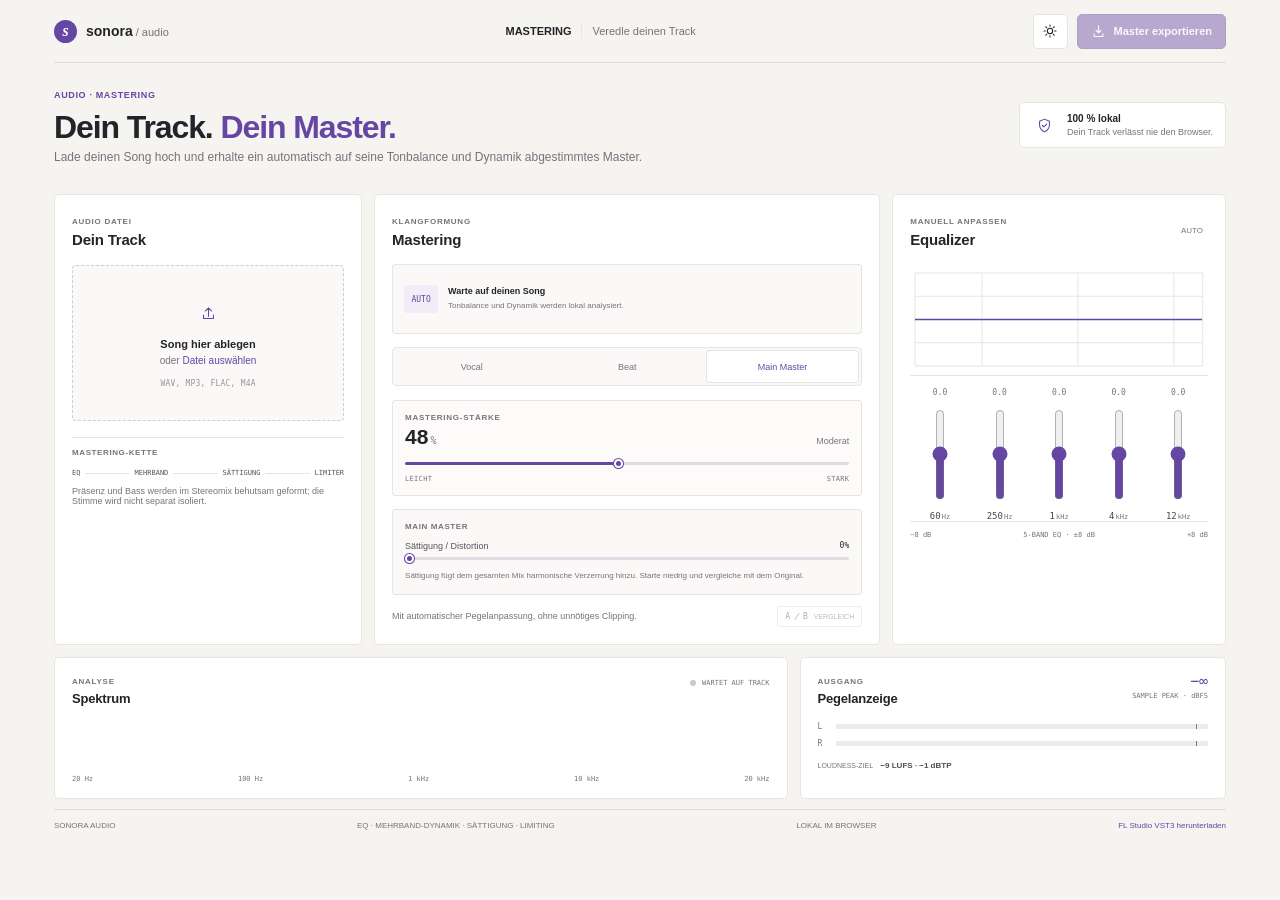
==== index.html @ 32c71365 "Add VST3 download link to mastering site Expose the latest SONORA Master VST3 release directly from " ====
<!doctype html>
<html lang="de">
  <head>
    <meta charset="utf-8">
    <meta name="viewport" content="width=device-width, initial-scale=1">
    <meta name="theme-color" content="#f5f4f1">
    <title>SONORA — Mastering Studio</title>
    <script>
      try {
        document.documentElement.dataset.theme = localStorage.getItem('sonora-theme')
          || (matchMedia('(prefers-color-scheme: dark)').matches ? 'dark' : 'light');
      } catch {
        document.documentElement.dataset.theme = 'light';
      }
    </script>
    <link rel="stylesheet" href="styles.css">
  </head>
  <body>
    <div class="app-shell">
      <header class="topbar">
        <a class="brand" href="#" aria-label="Sonora Startseite">
          <span class="brand-mark" aria-hidden="true">s</span>
          <span>sonora<span class="brand-dot"> / audio</span></span>
        </a>
        <div class="topbar-center">
          <span>MASTERING</span>
          <span class="topbar-divider"></span>
          <span class="topbar-muted">Veredle deinen Track</span>
        </div>
        <div class="header-actions">
          <button id="theme-toggle" class="theme-toggle" type="button" aria-label="Dunkles Farbschema aktivieren" title="Dunkles Farbschema aktivieren">
            <svg class="theme-icon-light" viewBox="0 0 24 24" aria-hidden="true"><path d="M12 3v2m0 14v2M5.64 5.64l1.42 1.42m9.88 9.88 1.42 1.42M3 12h2m14 0h2M5.64 18.36l1.42-1.42m9.88-9.88 1.42-1.42"/><circle cx="12" cy="12" r="4"/></svg>
            <svg class="theme-icon-dark" viewBox="0 0 24 24" aria-hidden="true"><path d="M20.1 15.1A8.3 8.3 0 0 1 8.9 3.9 8.6 8.6 0 1 0 20.1 15.1Z"/></svg>
          </button>
          <button id="export-button" class="button button-primary export-button" type="button" disabled>
          <svg viewBox="0 0 24 24" aria-hidden="true"><path d="M12 3v11m0 0 4-4m-4 4-4-4M5 16v4h14v-4"/></svg>
          <span>Master exportieren</span>
          </button>
        </div>
      </header>

      <main class="main-content">
        <section class="intro-row">
          <div>
            <div class="eyebrow">AUDIO · MASTERING</div>
            <h1>Dein Track. <span>Dein Master.</span></h1>
            <p class="intro-copy">Lade deinen Song hoch und erhalte ein automatisch auf seine Tonbalance und Dynamik abgestimmtes Master.</p>
          </div>
          <div class="privacy-note">
            <span class="privacy-icon" aria-hidden="true">
              <svg viewBox="0 0 24 24"><path d="M12 3 5 6v5c0 4.6 2.9 8 7 10 4.1-2 7-5.4 7-10V6l-7-3Z"/><path d="m9 12 2 2 4-4"/></svg>
            </span>
            <span><strong>100 % lokal</strong><small>Dein Track verlässt nie den Browser.</small></span>
          </div>
        </section>

        <section class="studio-grid" aria-label="Mastering Studio">
          <article class="panel track-panel">
            <div class="panel-heading">
              <div>
                <span class="section-kicker">AUDIO DATEI</span>
                <h2>Dein Track</h2>
              </div>
            </div>

            <input id="file-input" class="visually-hidden" type="file" accept="audio/*,.wav,.mp3,.m4a,.aac,.flac,.ogg,.aif,.aiff">
            <button id="upload-zone" class="upload-zone" type="button" aria-label="Audiodatei auswählen oder hierher ziehen">
              <span class="upload-icon" aria-hidden="true">
                <svg viewBox="0 0 24 24"><path d="M12 16V4m0 0L7.5 8.5M12 4l4.5 4.5M5 14v5h14v-5"/></svg>
              </span>
              <strong>Song hier ablegen</strong>
              <span class="upload-subtext">oder <span>Datei auswählen</span></span>
              <span class="file-types">WAV, MP3, FLAC, M4A</span>
            </button>

            <div id="track-card" class="track-card" hidden>
              <div class="track-card-top">
                <span class="track-art" aria-hidden="true">
                  <span></span><span></span><span></span><span></span><span></span>
                </span>
                <div class="track-details">
                  <strong id="track-name">Dein Track</strong>
                  <span id="track-meta">Wird geladen ...</span>
                </div>
                <button id="replace-track" class="icon-button" type="button" title="Track ersetzen" aria-label="Track ersetzen">
                  <svg viewBox="0 0 24 24"><path d="M20 7v5h-5M4 17v-5h5"/><path d="M6.1 9A7 7 0 0 1 18 6.5L20 12M4 12l2 5.5A7 7 0 0 0 17.9 15"/></svg>
                </button>
              </div>
              <div class="wave-wrap">
                <canvas id="waveform" aria-label="Wellenform des Tracks"></canvas>
                <div class="trim-overlay" aria-hidden="true">
                  <span id="trim-before" class="trim-mask trim-before"></span>
                  <span id="trim-after" class="trim-mask trim-after"></span>
                  <span id="trim-start-marker" class="trim-marker trim-start-marker"></span>
                  <span id="trim-end-marker" class="trim-marker trim-end-marker"></span>
                </div>
                <span id="playhead" class="wave-playhead"></span>
              </div>
              <div class="transport">
                <button id="play-button" class="play-button" type="button" aria-label="Abspielen" disabled>
                  <svg class="play-icon" viewBox="0 0 24 24" aria-hidden="true"><path d="m8 5 11 7-11 7V5Z"/></svg>
                  <svg class="pause-icon" viewBox="0 0 24 24" aria-hidden="true"><path d="M8 5h3v14H8zm6 0h3v14h-3z"/></svg>
                </button>
                <span id="current-time" class="timecode">0:00</span>
                <input id="seek" class="seek-slider" type="range" min="0" max="1000" value="0" aria-label="Wiedergabeposition" disabled>
                <span id="duration" class="timecode timecode-dim">0:00</span>
              </div>
              <div class="trim-controls" aria-label="Song-Ausschnitt">
                <label class="trim-control">
                  <span class="trim-label">START <strong id="trim-start-time">0:00</strong></span>
                  <input id="trim-start" class="trim-slider" type="range" min="0" max="990" step="1" value="0" aria-label="Startpunkt des Exports" disabled>
                </label>
                <label class="trim-control">
                  <span class="trim-label">ENDE <strong id="trim-end-time">0:00</strong></span>
                  <input id="trim-end" class="trim-slider" type="range" min="10" max="1000" step="1" value="1000" aria-label="Endpunkt des Exports" disabled>
                </label>
              </div>
              <button id="reset-trim" class="reset-trim" type="button" disabled>Auf ganze Länge zurücksetzen</button>
              <div class="track-ready"><span class="ready-dot"></span><span id="track-status">Bereit für den Feinschliff</span></div>
            </div>

            <div class="signal-card">
              <div class="signal-top"><span class="signal-label">MASTERING-KETTE</span></div>
              <div class="signal-flow">
                <span>EQ</span><b></b><span>MEHRBAND</span><b></b><span>SÄTTIGUNG</span><b></b><span>LIMITER</span>
              </div>
              <p>Präsenz und Bass werden im Stereomix behutsam geformt; die Stimme wird nicht separat isoliert.</p>
            </div>
          </article>

          <article class="panel master-panel">
            <div class="panel-heading">
              <div>
                <span class="section-kicker">KLANGFORMUNG</span>
                <h2>Mastering</h2>
              </div>
            </div>
            <div class="automatic-mastering" aria-live="polite">
              <span class="automatic-mark" aria-hidden="true">AUTO</span>
              <span><strong id="mastering-state">Warte auf deinen Song</strong><small id="mastering-summary">Tonbalance und Dynamik werden lokal analysiert.</small></span>
            </div>

            <div class="master-tabs" role="tablist" aria-label="Mastering-Bereiche">
              <button id="tab-vocal" class="master-tab" type="button" role="tab" aria-selected="false" aria-controls="panel-vocal" tabindex="-1">Vocal</button>
              <button id="tab-beat" class="master-tab" type="button" role="tab" aria-selected="false" aria-controls="panel-beat" tabindex="-1">Beat</button>
              <button id="tab-master" class="master-tab selected" type="button" role="tab" aria-selected="true" aria-controls="panel-master" tabindex="0">Main Master</button>
            </div>
            <section id="panel-vocal" class="master-tab-panel" role="tabpanel" aria-labelledby="tab-vocal" hidden>
              <div class="master-control-group" aria-label="Stimmen-Klangregler">
                <span class="master-control-heading">VOCAL-FEINSCHLIFF</span>
                <label class="master-control">
                  <span>Nasalität reduzieren <output id="nasal-value" for="nasal-control">0%</output></span>
                  <input id="nasal-control" class="master-control-slider" type="range" min="0" max="100" value="0" aria-label="Nasalität im mittleren Frequenzbereich reduzieren">
                </label>
                <label class="master-control">
                  <span>Schrille Resonanzen reduzieren <output id="resonances-value" for="resonances-control">0%</output></span>
                  <input id="resonances-control" class="master-control-slider" type="range" min="0" max="100" value="0" aria-label="Erkannte schrille Resonanzen reduzieren">
                </label>
                <small id="resonance-summary" class="master-control-note">Resonanzen werden nach dem Laden des Songs analysiert.</small>
                <label class="master-control">
                  <span>Stimmen-Präsenz <output id="presence-value" for="presence-control">+0</output></span>
                  <input id="presence-control" class="master-control-slider" type="range" min="-50" max="50" value="0" aria-label="Stimmen-Präsenz im mittleren Höhenbereich anpassen">
                </label>
                <p class="master-control-note">Diese Regler formen passende Frequenzen im Gesamtmix; ohne getrennte Vocal-Spur können sie auch den Beat beeinflussen.</p>
              </div>
            </section>
            <section id="panel-beat" class="master-tab-panel" role="tabpanel" aria-labelledby="tab-beat" hidden>
              <div class="master-control-group" aria-label="Beat-Klangregler">
                <span class="master-control-heading">BEAT-FEINSCHLIFF</span>
                <label class="master-control">
                  <span>Bassanteil <output id="bass-value" for="bass-control">+0</output></span>
                  <input id="bass-control" class="master-control-slider" type="range" min="-50" max="50" value="0" aria-label="Bass im Beatbereich anheben oder absenken">
                </label>
                <label class="master-control">
                  <span>Beat-Höhen <output id="beatTone-value" for="beatTone-control">+0</output></span>
                  <input id="beatTone-control" class="master-control-slider" type="range" min="-50" max="50" value="0" aria-label="Höhen im Beatbereich anheben oder absenken">
                </label>
                <p class="master-control-note">Die Klangregler wirken auf Frequenzbereiche im Stereo-Mix und trennen den Beat nicht von der Stimme.</p>
              </div>
            </section>
            <section id="panel-master" class="master-tab-panel" role="tabpanel" aria-labelledby="tab-master">
              <div class="intensity-card">
                <div class="intensity-heading">
                  <div><span class="section-kicker">MASTERING-STÄRKE</span><strong id="intensity-value">48<span>%</span></strong></div>
                  <span id="intensity-description" class="intensity-description">Moderat</span>
                </div>
                <input id="intensity" class="intensity-slider" type="range" min="0" max="100" value="48" aria-label="Mastering-Stärke">
                <div class="slider-labels"><span>LEICHT</span><span>STARK</span></div>
              </div>
              <div class="master-control-group" aria-label="Main-Master-Regler">
                <span class="master-control-heading">MAIN MASTER</span>
                <label class="master-control">
                  <span>Sättigung / Distortion <output id="saturation-value" for="saturation-control">0%</output></span>
                  <input id="saturation-control" class="master-control-slider" type="range" min="0" max="100" value="0" aria-label="Sättigung und harmonische Verzerrung des Gesamtmixes">
                </label>
                <p class="master-control-note">Sättigung fügt dem gesamten Mix harmonische Verzerrung hinzu. Starte niedrig und vergleiche mit dem Original.</p>
              </div>
            </section>
            <div class="master-footer">
              <span>Mit automatischer Pegelanpassung, ohne unnötiges Clipping.</span>
              <button id="ab-button" class="ab-button" type="button" aria-pressed="false" disabled><span>A</span><i>/</i><span>B</span> <small>VERGLEICH</small></button>
            </div>
          </article>

          <article class="panel eq-panel">
            <div class="panel-heading">
              <div>
                <span class="section-kicker">MANUELL ANPASSEN</span>
                <h2>Equalizer</h2>
              </div>
              <button id="reset-eq" class="text-button" type="button" title="Automatische EQ-Anpassung wiederherstellen">AUTO</button>
            </div>
            <div class="eq-graph-wrap">
              <canvas id="eq-graph" aria-label="EQ Frequenzgang"></canvas>
            </div>
            <div class="eq-controls" role="group" aria-label="5-Band Equalizer">
              <label class="eq-band">
                <span class="eq-db" id="eq-value-0">0.0</span>
                <input class="eq-slider" data-band="0" type="range" min="-8" max="8" step="0.5" value="0" aria-label="EQ Tiefbass-Bereich">
                <span class="eq-freq">60<small>Hz</small></span>
              </label>
              <label class="eq-band">
                <span class="eq-db" id="eq-value-1">0.0</span>
                <input class="eq-slider" data-band="1" type="range" min="-8" max="8" step="0.5" value="0" aria-label="EQ Bass- und Wärmebereich">
                <span class="eq-freq">250<small>Hz</small></span>
              </label>
              <label class="eq-band">
                <span class="eq-db" id="eq-value-2">0.0</span>
                <input class="eq-slider" data-band="2" type="range" min="-8" max="8" step="0.5" value="0" aria-label="EQ Mitten- und Körperbereich">
                <span class="eq-freq">1<small>kHz</small></span>
              </label>
              <label class="eq-band">
                <span class="eq-db" id="eq-value-3">0.0</span>
                <input class="eq-slider" data-band="3" type="range" min="-8" max="8" step="0.5" value="0" aria-label="EQ Stimmen-Präsenzbereich">
                <span class="eq-freq">4<small>kHz</small></span>
              </label>
              <label class="eq-band">
                <span class="eq-db" id="eq-value-4">0.0</span>
                <input class="eq-slider" data-band="4" type="range" min="-8" max="8" step="0.5" value="0" aria-label="EQ Air">
                <span class="eq-freq">12<small>kHz</small></span>
              </label>
            </div>
            <div class="eq-footer"><span>−8 dB</span><span>5-BAND EQ · ±8 dB</span><span>+8 dB</span></div>
          </article>
        </section>

        <section class="monitor-row">
          <article class="panel monitor-panel">
            <div class="monitor-title">
              <div><span class="section-kicker">ANALYSE</span><h2>Spektrum</h2></div>
              <span class="monitor-state"><i></i> <span id="monitor-state">WARTET AUF TRACK</span></span>
            </div>
            <div class="spectrum-wrap"><canvas id="spectrum" aria-label="Audio Spektrum"></canvas></div>
            <div class="monitor-footer"><span>20 Hz</span><span>100 Hz</span><span>1 kHz</span><span>10 kHz</span><span>20 kHz</span></div>
          </article>
          <article class="panel output-panel">
            <div class="output-heading">
              <div><span class="section-kicker">AUSGANG</span><h2>Pegelanzeige</h2></div>
              <span class="peak-readout"><span id="peak-value">−∞</span><small>SAMPLE PEAK · dBFS</small></span>
            </div>
            <div class="meter-group">
              <span class="meter-label">L</span><div class="meter-track"><span id="meter-left" class="meter-fill"></span><i class="meter-marker"></i></div>
              <span class="meter-label">R</span><div class="meter-track"><span id="meter-right" class="meter-fill meter-right"></span><i class="meter-marker"></i></div>
            </div>
            <div class="target-note"><span>LOUDNESS-ZIEL</span> <strong>−9 LUFS · −1 dBTP</strong></div>
          </article>
        </section>
        <p id="status-message" class="status-message" role="status" aria-live="polite"></p>
        <audio id="audio-player" preload="metadata"></audio>
      </main>
      <footer class="app-footer"><span>SONORA AUDIO</span><span>EQ · MEHRBAND-DYNAMIK · SÄTTIGUNG · LIMITING</span><span>LOKAL IM BROWSER</span><a class="plugin-download" href="https://github.com/simon-of-course/sonora-mastering/releases/latest/download/SONORA_Master.vst3.zip">FL Studio VST3 herunterladen</a></footer>
    </div>
    <script src="audio-engine.js"></script>
    <script src="app.js"></script>
  </body>
</html>
---- styles.css ----
:root {
  color-scheme: light;
  --page: #f5f4f1;
  --paper: #fff;
  --wash: #faf9f7;
  --ink: #242329;
  --muted: #76737b;
  --quiet: #98959b;
  --line: #e7e5e1;
  --accent: #6546a3;
  --accent-soft: #f1edf8;
  --body-border: #dedcd8;
  --accent-border: #523888;
  --accent-hover: #523888;
  --upload-hover: #f7f4fa;
  --wave-bg: #faf9f7;
  --wave-active: #6546a3;
  --wave-inactive: rgba(135, 119, 161, .52);
  --wave-mask: rgba(250, 249, 247, .78);
  --selection-bg: #f8f6fb;
  --selection-hover: #fdfcfe;
  --slider-track: #dedbe2;
  --range-thumb-border: #fff;
  --meter-track: #eceaee;
  --meter-fill-left: #8066ad;
  --meter-fill-right: #9181aa;
  --meter-marker: #7d7485;
  --accent-outline: rgba(101, 70, 163, .68);
  --eq-up: #5b389b;
  --eq-down: #317681;
  --eq-neutral: #74747b;
  --chart-grid: #e7e5e1;
  --spectrum-low: #725ba0;
  --spectrum-mid: #9c85c5;
  --spectrum-high: #c4b7da;
  --secondary: #57545c;
  --art-bars: #8069aa;
  --play-button-bg: #fff;
  --preset-text: #37343c;
  --preset-index: #aaa6ae;
  --intensity-bg: #fcfbfa;
  --ab-text: #595560;
  --eq-label: #48454d;
  --note-text: #514d55;
  --chart-fill: rgba(101,70,163,.16);
  --chart-fill-faint: rgba(101,70,163,.012);
  --chart-fill-low: rgba(101,70,163,.04);
  --mono: "Cascadia Code", "Consolas", monospace;
  --sans: "Segoe UI", Arial, sans-serif;
}

* { box-sizing: border-box; }
body { min-width: 320px; min-height: 100vh; margin: 0; background: var(--page); color: var(--ink); font-family: var(--sans); font-size: 13px; -webkit-font-smoothing: antialiased; }
button, input { font: inherit; }
button { color: inherit; }

.app-shell { width: min(1500px, 100%); min-height: 100vh; margin: 0 auto; padding: 0 54px; }
.topbar { height: 63px; display: flex; align-items: center; justify-content: space-between; border-bottom: 1px solid var(--body-border); }
.brand { display: flex; align-items: center; gap: 9px; color: var(--ink); font-size: 14px; font-weight: 650; text-decoration: none; }
.header-actions { display: flex; align-items: center; gap: 9px; }
.theme-toggle { width: 35px; height: 35px; display: grid; place-items: center; border: 1px solid var(--line); border-radius: 4px; background: var(--paper); color: var(--ink); cursor: pointer; }
.theme-toggle:hover { border-color: var(--accent); color: var(--accent); }
.theme-toggle svg { width: 16px; height: 16px; fill: none; stroke: currentColor; stroke-width: 1.6; stroke-linecap: round; stroke-linejoin: round; }
.theme-icon-dark { display: none; }
:root[data-theme="dark"] .theme-icon-light { display: none; }
:root[data-theme="dark"] .theme-icon-dark { display: block; }
.brand-mark { width: 23px; height: 23px; display: grid; place-items: center; border-radius: 50%; background: var(--accent); color: white; font: italic 600 16px Georgia, serif; }
.brand-dot { color: var(--muted); font-size: 11px; font-weight: 400; }
.topbar-center { display: flex; align-items: center; gap: 10px; color: var(--ink); font-size: 11px; font-weight: 550; }
.live-dot, .ready-dot, .signal-live i, .monitor-state i { width: 6px; height: 6px; border-radius: 50%; background: #62a77a; }
.topbar-divider { width: 1px; height: 14px; background: var(--line); }
.topbar-muted { color: var(--muted); font-size: 11px; font-weight: 400; }
.button { border: 0; cursor: pointer; }
.button-primary { min-height: 35px; display: inline-flex; align-items: center; justify-content: center; gap: 8px; padding: 0 13px; border: 1px solid var(--accent-border); border-radius: 5px; background: var(--accent); color: white; font-size: 11px; font-weight: 550; transition: background .15s; }
.button-primary:hover:not(:disabled) { background: var(--accent-hover); }
.button-primary:disabled { cursor: not-allowed; opacity: .43; }
.button-primary svg { width: 15px; height: 15px; fill: none; stroke: currentColor; stroke-width: 1.8; stroke-linecap: round; stroke-linejoin: round; }

.main-content { padding-top: 27px; }
.intro-row { min-height: 104px; display: flex; align-items: flex-start; justify-content: space-between; }
.eyebrow, .section-kicker, .micro-label { color: var(--muted); font-size: 9px; font-weight: 550; letter-spacing: .65px; }
.eyebrow { color: var(--accent); }
h1, h2, p { margin-top: 0; }
h1 { margin: 8px 0 4px; font-size: clamp(25px, 2.7vw, 32px); font-weight: 570; letter-spacing: -1.1px; line-height: 1.2; }
h1 > span { color: var(--accent); }
.intro-copy { margin: 0; color: var(--muted); font-size: 12px; }
.privacy-note { display: flex; align-items: center; gap: 9px; margin-top: 12px; padding: 9px 12px; border: 1px solid var(--line); border-radius: 5px; background: var(--paper); }
.privacy-icon { width: 26px; height: 26px; display: grid; flex: 0 0 auto; place-items: center; color: var(--accent); }
.privacy-icon svg { width: 17px; height: 17px; fill: none; stroke: currentColor; stroke-width: 1.5; stroke-linecap: round; stroke-linejoin: round; }
.privacy-note strong, .privacy-note small { display: block; }
.privacy-note strong { font-size: 10px; font-weight: 600; }
.privacy-note small { margin-top: 3px; color: var(--muted); font-size: 9px; }

.studio-grid { display: grid; grid-template-columns: minmax(220px, .84fr) minmax(410px, 1.38fr) minmax(250px, .91fr); align-items: stretch; gap: 12px; }
.panel { border: 1px solid var(--line); border-radius: 5px; background: var(--paper); }
.studio-grid > .panel { min-height: 420px; padding: 17px; }
.panel-heading { min-height: 29px; display: flex; align-items: center; justify-content: space-between; }
.panel-heading h2, .monitor-title h2, .output-heading h2 { margin: 4px 0 0; font-size: 15px; font-weight: 570; letter-spacing: -.2px; }
.section-kicker { font-size: 8px; letter-spacing: .75px; }

.upload-zone { width: 100%; height: 156px; display: flex; flex-direction: column; align-items: center; justify-content: center; margin-top: 17px; padding: 13px; border: 1px dashed #d0ccd4; border-radius: 4px; background: var(--wash); cursor: pointer; transition: border-color .15s, background .15s; }
.upload-zone:hover, .upload-zone.drag-over { border-color: var(--accent); background: var(--upload-hover); }
.upload-zone strong { color: var(--ink); font-size: 11px; font-weight: 560; }
.upload-subtext { margin-top: 5px; color: var(--muted); font-size: 10px; }
.upload-subtext span { color: var(--accent); }
.file-types { margin-top: 13px; color: var(--quiet); font: 8px var(--mono); letter-spacing: .2px; }
.upload-icon { width: 30px; height: 30px; display: grid; place-items: center; margin-bottom: 9px; color: var(--accent); }
.upload-icon svg { width: 17px; height: 17px; fill: none; stroke: currentColor; stroke-width: 1.5; stroke-linecap: round; stroke-linejoin: round; }
.visually-hidden { position: absolute; width: 1px; height: 1px; padding: 0; margin: -1px; overflow: hidden; clip: rect(0,0,0,0); white-space: nowrap; border: 0; }
.track-card { margin-top: 17px; padding: 11px; border: 1px solid var(--line); border-radius: 4px; background: var(--wash); }
.track-card[hidden] { display: none; }
.track-card-top { display: flex; align-items: center; gap: 9px; }
.track-art { width: 30px; height: 30px; display: flex; flex: 0 0 auto; align-items: center; justify-content: center; gap: 2px; background: var(--accent-soft); }
.track-art span { width: 2px; height: 9px; background: #8069aa; }
.track-art span:nth-child(2), .track-art span:nth-child(4) { height: 15px; }
.track-art span:nth-child(3) { height: 12px; }
.track-details { min-width: 0; flex: 1; }
.track-details strong { display: block; overflow: hidden; color: var(--ink); font-size: 10px; font-weight: 550; text-overflow: ellipsis; white-space: nowrap; }
.track-details span { display: block; margin-top: 3px; color: var(--muted); font: 8px var(--mono); }
.icon-button { width: 26px; height: 26px; display: grid; flex: 0 0 auto; place-items: center; border: 1px solid var(--line); border-radius: 3px; background: var(--paper); color: var(--muted); cursor: pointer; }
.icon-button:hover { border-color: var(--accent); color: var(--accent); }
.icon-button svg { width: 13px; height: 13px; fill: none; stroke: currentColor; stroke-width: 1.5; stroke-linecap: round; stroke-linejoin: round; }
.wave-wrap { position: relative; height: 69px; margin-top: 11px; overflow: hidden; border-bottom: 1px solid var(--line); background: var(--wave-bg); --trim-start: 0%; --trim-end: 100%; }
#waveform { width: 100%; height: 100%; display: block; }
.trim-overlay { position: absolute; z-index: 1; inset: 0; pointer-events: none; }
.trim-mask { position: absolute; top: 0; bottom: 0; background: var(--wave-mask); }
.trim-before { left: 0; width: var(--trim-start, 0%); }
.trim-after { right: 0; width: calc(100% - var(--trim-end, 100%)); }
.trim-marker { position: absolute; top: 0; bottom: 0; width: 2px; background: var(--accent); }
.trim-marker::after { position: absolute; top: 0; left: 0; width: 7px; height: 9px; background: var(--accent); content: ""; }
.trim-start-marker { left: var(--trim-start, 0%); }
.trim-end-marker { left: var(--trim-end, 100%); }
.trim-end-marker::after { right: 0; left: auto; }
.wave-playhead { position: absolute; z-index: 2; top: 0; bottom: 0; left: 0; width: 1px; background: var(--accent); pointer-events: none; }
.wave-playhead::before { position: absolute; top: 0; left: -3px; width: 7px; height: 7px; border-radius: 50%; background: var(--accent); content: ""; }
.transport { display: flex; align-items: center; gap: 7px; margin-top: 10px; }
.play-button { width: 26px; height: 26px; display: grid; flex: 0 0 26px; place-items: center; border: 1px solid #d9d4e1; border-radius: 50%; background: var(--play-button-bg); color: var(--accent); cursor: pointer; }
.play-button:disabled { opacity: .4; cursor: not-allowed; }
.play-button svg { width: 13px; height: 13px; fill: currentColor; }
.pause-icon, .playing .play-icon { display: none; }
.playing .pause-icon { display: block; }
.timecode { min-width: 28px; color: var(--muted); font: 8px var(--mono); }
.timecode-dim { text-align: right; }
.seek-slider, .intensity-slider { width: 100%; height: 3px; margin: 0; border-radius: 2px; appearance: none; background: linear-gradient(to right, var(--accent) 0%, var(--accent) var(--fill, 0%), var(--slider-track) var(--fill, 0%), var(--slider-track) 100%); cursor: pointer; }
.seek-slider:disabled { cursor: default; opacity: .5; }
.seek-slider::-webkit-slider-thumb, .intensity-slider::-webkit-slider-thumb { width: 9px; height: 9px; border: 2px solid var(--range-thumb-border); border-radius: 50%; appearance: none; background: var(--accent); box-shadow: 0 0 0 1px var(--accent); }
.seek-slider::-moz-range-thumb, .intensity-slider::-moz-range-thumb { width: 7px; height: 7px; border: 2px solid var(--range-thumb-border); border-radius: 50%; background: var(--accent); box-shadow: 0 0 0 1px var(--accent); }
.trim-controls { display: grid; grid-template-columns: 1fr 1fr; gap: 12px; margin-top: 11px; padding-top: 9px; border-top: 1px solid var(--line); }
.trim-control { min-width: 0; display: flex; flex-direction: column; gap: 7px; }
.trim-label { display: flex; align-items: center; justify-content: space-between; color: var(--muted); font: 7px var(--mono); letter-spacing: .25px; }
.trim-label strong { color: var(--ink); font-size: 8px; font-weight: 500; letter-spacing: 0; }
.trim-slider { width: 100%; height: 3px; margin: 0; appearance: none; border-radius: 2px; background: linear-gradient(to right, var(--accent) 0%, var(--accent) var(--fill, 0%), var(--slider-track) var(--fill, 0%), var(--slider-track) 100%); accent-color: var(--accent); cursor: ew-resize; touch-action: pan-y; }
.trim-slider:disabled { cursor: default; opacity: .45; }
.trim-slider::-webkit-slider-thumb { width: 10px; height: 10px; border: 2px solid var(--range-thumb-border); border-radius: 50%; appearance: none; background: var(--accent); box-shadow: 0 0 0 1px var(--accent); }
.trim-slider::-moz-range-thumb { width: 8px; height: 8px; border: 2px solid var(--range-thumb-border); border-radius: 50%; background: var(--accent); box-shadow: 0 0 0 1px var(--accent); }
.reset-trim { display: block; margin: 7px 0 0; padding: 0; border: 0; background: none; color: var(--accent); font-size: 8px; text-align: left; cursor: pointer; }
.reset-trim:disabled { display: none; }
.track-ready { display: flex; align-items: center; gap: 6px; margin-top: 9px; color: var(--muted); font-size: 9px; }
.ready-dot { width: 5px; height: 5px; }
.signal-card { margin-top: 16px; padding: 10px 0; border-top: 1px solid var(--line); }
.signal-top { display: flex; align-items: center; justify-content: space-between; }
.signal-label { color: var(--muted); font: 8px var(--sans); font-weight: 550; letter-spacing: .6px; }
.signal-live { display: flex; align-items: center; gap: 5px; color: var(--muted); font-size: 7px; }
.signal-live i { width: 5px; height: 5px; }
.signal-flow { display: flex; align-items: center; gap: 5px; margin-top: 12px; color: var(--secondary); font: 7px var(--mono); white-space: nowrap; }
.signal-flow b { height: 1px; flex: 1; background: var(--line); }
.signal-card p { margin: 9px 0 0; color: var(--muted); font-size: 9px; }

.master-panel { display: flex; flex-direction: column; }
.automatic-mastering { min-height: 70px; display: flex; align-items: center; gap: 10px; margin-top: 16px; padding: 11px; border: 1px solid var(--line); border-radius: 3px; background: var(--wash); }
.automatic-mark { display: grid; width: 34px; height: 28px; flex: 0 0 auto; place-items: center; border-radius: 3px; background: var(--accent-soft); color: var(--accent); font: 8px var(--mono); }
.automatic-mastering strong, .automatic-mastering small { display: block; }
.automatic-mastering strong { color: var(--ink); font-size: 9px; font-weight: 560; }
.automatic-mastering small { margin-top: 4px; color: var(--muted); font-size: 8px; line-height: 1.4; }
.master-tabs { display: grid; grid-template-columns: repeat(3, minmax(0, 1fr)); gap: 4px; margin-top: 13px; padding: 3px; border: 1px solid var(--line); border-radius: 4px; background: var(--wash); }
.master-tab { min-height: 31px; padding: 5px; border: 0; border-radius: 3px; background: transparent; color: var(--muted); font-size: 9px; cursor: pointer; }
.master-tab:hover { color: var(--ink); }
.master-tab.selected { background: var(--paper); color: var(--accent); box-shadow: 0 0 0 1px var(--line); }
.master-tab:focus-visible { outline: 2px solid var(--accent); outline-offset: 1px; }
.master-tab-panel[hidden] { display: none; }
.master-tab-panel { min-height: 190px; }
.intensity-card { margin-top: 14px; padding: 12px; border: 1px solid var(--line); border-radius: 3px; background: var(--intensity-bg); }
.intensity-heading { display: flex; align-items: flex-end; justify-content: space-between; }
.intensity-heading > div { display: flex; flex-direction: column; gap: 5px; }
.intensity-heading strong { color: var(--ink); font-size: 21px; font-weight: 550; line-height: .95; }
.intensity-heading strong span { margin-left: 2px; color: var(--muted); font: 10px var(--mono); }
.intensity-description { padding-bottom: 1px; color: var(--muted); font-size: 9px; }
.intensity-slider { margin-top: 15px; }
.slider-labels { display: flex; justify-content: space-between; margin-top: 7px; color: var(--muted); font: 7px var(--mono); letter-spacing: .3px; }
.master-control-group { display: grid; gap: 10px; margin-top: 13px; padding: 12px; border: 1px solid var(--line); border-radius: 3px; background: var(--wash); }
.master-control-heading { color: var(--muted); font-size: 8px; font-weight: 550; letter-spacing: .6px; }
.master-control { display: grid; gap: 6px; color: var(--secondary); font-size: 9px; }
.master-control > span { display: flex; justify-content: space-between; }
.master-control output { color: var(--ink); font: 8px var(--mono); }
.master-control-slider { width: 100%; height: 3px; margin: 0; appearance: none; border-radius: 2px; background: linear-gradient(to right, var(--accent) 0%, var(--accent) var(--fill, 50%), var(--slider-track) var(--fill, 50%), var(--slider-track) 100%); cursor: pointer; }
.master-control-slider::-webkit-slider-thumb { width: 9px; height: 9px; border: 2px solid var(--range-thumb-border); border-radius: 50%; appearance: none; background: var(--accent); box-shadow: 0 0 0 1px var(--accent); }
.master-control-slider::-moz-range-thumb { width: 7px; height: 7px; border: 2px solid var(--range-thumb-border); border-radius: 50%; background: var(--accent); box-shadow: 0 0 0 1px var(--accent); }
.master-control-note { margin: 0; color: var(--muted); font-size: 8px; line-height: 1.45; }
.master-footer { display: flex; align-items: center; justify-content: space-between; gap: 8px; margin-top: auto; padding-top: 11px; color: var(--muted); font-size: 9px; }
.master-footer > span:first-child { min-width: 0; }
.ab-button { display: flex; flex: 0 0 auto; align-items: center; gap: 4px; padding: 5px 7px; border: 1px solid #dcd9df; border-radius: 3px; background: var(--play-button-bg); color: var(--ab-text); font: 8px var(--mono); cursor: pointer; }
.ab-button:hover:not(:disabled), .ab-button[aria-pressed="true"] { border-color: var(--accent); color: var(--accent); }
.ab-button:disabled { opacity: .48; cursor: not-allowed; }
.ab-button small { margin-left: 2px; color: var(--muted); font: 7px var(--sans); }

.text-button { padding: 5px; border: 0; background: transparent; color: var(--muted); font-size: 8px; cursor: pointer; }
.text-button:hover { color: var(--accent); }
.eq-graph-wrap { height: 112px; margin-top: 16px; border-bottom: 1px solid var(--line); }
#eq-graph { display: block; width: 100%; height: 100%; }
.eq-controls { height: 145px; display: flex; align-items: stretch; justify-content: space-around; padding-top: 12px; }
.eq-band { display: flex; min-width: 0; flex: 1; flex-direction: column; align-items: center; justify-content: space-between; }
.eq-db { color: #74747b; font: 8px var(--mono); }
.eq-slider { width: 22px; height: 91px; margin: 2px 0; appearance: slider-vertical; writing-mode: vertical-lr; direction: rtl; accent-color: var(--accent); cursor: pointer; }
.eq-slider:focus-visible { outline: 1px solid var(--accent); outline-offset: 2px; }
.eq-freq { color: var(--eq-label); font: 9px var(--mono); }
.eq-freq small { margin-left: 1px; color: var(--muted); font-size: 7px; }
.eq-footer { display: flex; justify-content: space-between; padding-top: 9px; border-top: 1px solid var(--line); color: var(--muted); font: 7px var(--mono); }

.monitor-row { display: grid; grid-template-columns: 1.72fr 1fr; gap: 12px; margin-top: 12px; }
.monitor-panel, .output-panel { min-height: 142px; padding: 14px 17px; }
.monitor-title, .output-heading { display: flex; align-items: flex-start; justify-content: space-between; }
.monitor-title h2, .output-heading h2 { font-size: 13px; }
.monitor-state { display: flex; align-items: center; gap: 6px; padding-top: 7px; color: var(--muted); font: 7px var(--mono); }
.monitor-state i { background: #ccc8ce; }
.monitor-state.active i { background: #62a77a; }
.spectrum-wrap { height: 66px; margin-top: 3px; }
#spectrum { width: 100%; height: 100%; display: block; }
.monitor-footer { display: flex; justify-content: space-between; color: var(--muted); font: 7px var(--mono); }
.peak-readout { display: flex; flex-direction: column; align-items: flex-end; gap: 2px; }
.peak-readout span { color: var(--accent); font: 500 15px var(--mono); }
.peak-readout small { color: var(--muted); font: 7px var(--mono); }
.meter-group { display: grid; grid-template-columns: 10px 1fr; align-items: center; gap: 8px; margin-top: 16px; }
.meter-label { color: var(--muted); font: 8px var(--mono); }
.meter-track { position: relative; height: 5px; overflow: hidden; background: var(--meter-track); }
.meter-fill { display: block; width: 0; height: 100%; background: var(--meter-fill-left); transition: width .08s linear; }
.meter-right { background: var(--meter-fill-right); }
.meter-marker { position: absolute; top: 0; right: 3%; height: 100%; border-left: 1px solid var(--meter-marker); }
.target-note { margin-top: 13px; color: var(--muted); font-size: 8px; }
.target-note span { margin-right: 5px; color: var(--muted); font-size: 7px; }
.target-note strong { color: var(--note-text); font-weight: 550; }
.status-message { min-height: 18px; margin: 8px 2px 0; color: #73561c; font-size: 10px; }
.status-message:empty { display: none; }
.app-footer { display: flex; justify-content: space-between; margin-top: 10px; padding: 11px 0 14px; border-top: 1px solid var(--body-border); color: var(--muted); font-size: 8px; }
.plugin-download { color: var(--accent); text-decoration: none; }
.plugin-download:hover { text-decoration: underline; }
#audio-player { display: none; }
button:focus-visible, input:focus-visible { outline: 2px solid var(--accent-outline); outline-offset: 3px; }

:root[data-theme="dark"] {
  color-scheme: dark;
  --page: #171619;
  --paper: #211f23;
  --wash: #1b191d;
  --ink: #f0edf2;
  --muted: #aba5ae;
  --quiet: #847e88;
  --line: #38343b;
  --accent: #b49ae0;
  --accent-soft: #30293a;
  --body-border: #39353d;
  --accent-border: #72599c;
  --accent-hover: #886dad;
  --upload-hover: #24202b;
  --wave-bg: #1b191d;
  --wave-active: #c4a9f1;
  --wave-inactive: rgba(174, 151, 207, .56);
  --wave-mask: rgba(27, 25, 29, .8);
  --selection-bg: #2b2631;
  --selection-hover: #29252d;
  --slider-track: #514b56;
  --range-thumb-border: #211f23;
  --meter-track: #413d45;
  --meter-fill-left: #a68acb;
  --meter-fill-right: #9582ad;
  --meter-marker: #c1b4d1;
  --accent-outline: rgba(180, 154, 224, .76);
  --eq-up: #d0b7fa;
  --eq-down: #83cbd0;
  --eq-neutral: #b6adb9;
  --chart-grid: #3c3740;
  --spectrum-low: #9077b6;
  --spectrum-mid: #b49ae0;
  --spectrum-high: #d1c0ee;
  --secondary: #d2cbd6;
  --art-bars: #ad96d0;
  --play-button-bg: #26212c;
  --preset-text: #e7e2e9;
  --preset-index: #99919e;
  --intensity-bg: #1d1b20;
  --ab-text: #d0c9d5;
  --eq-label: #ddd5e1;
  --note-text: #ddd5e1;
  --chart-fill: rgba(180,154,224,.18);
  --chart-fill-faint: rgba(180,154,224,.02);
  --chart-fill-low: rgba(180,154,224,.05);
}

:root[data-theme="dark"] .topbar,
:root[data-theme="dark"] .app-footer { border-color: var(--body-border); }
:root[data-theme="dark"] .brand-mark { background: #48365d; color: #eee5fb; }
:root[data-theme="dark"] .upload-zone { border-color: #514a56; }
:root[data-theme="dark"] .upload-zone:hover,
:root[data-theme="dark"] .upload-zone.drag-over { border-color: var(--accent); }
:root[data-theme="dark"] .track-art span { background: var(--art-bars); }
:root[data-theme="dark"] .icon-button { background: #252229; }
:root[data-theme="dark"] .play-button { border-color: #51485c; }
:root[data-theme="dark"] .preset-card { border-color: #3d3941; background: #211f23; }
:root[data-theme="dark"] .preset-card:hover { border-color: #70657c; }
:root[data-theme="dark"] .preset-card.selected { border-color: var(--accent); }
:root[data-theme="dark"] .intensity-card { border-color: var(--line); }
:root[data-theme="dark"] .ab-button { border-color: #4c4652; background: #252229; }
:root[data-theme="dark"] .status-message { color: #edc77d; }
:root[data-theme="dark"] #eq-graph { color-scheme: dark; }

@media (min-width: 1450px) {
  .studio-grid > .panel { min-height: 434px; padding: 19px; }
  .upload-zone { height: 170px; }
}
@media (max-width: 1150px) {
  .app-shell { padding: 0 28px; }
  .studio-grid { grid-template-columns: minmax(230px, .85fr) minmax(390px, 1.4fr); }
  .eq-panel { grid-column: 1 / -1; min-height: 315px !important; }
  .eq-graph-wrap { height: 102px; margin-top: 12px; }
  .eq-controls { height: 125px; justify-content: center; gap: 25px; }
  .eq-band { max-width: 64px; }
  .eq-slider { height: 75px; }
  .eq-footer { max-width: 440px; margin: 0 auto; }
}
@media (max-width: 740px) {
  .app-shell { padding: 0 16px; }
  .topbar { height: 57px; }
  .topbar-center { display: none; }
  .export-button { min-height: 33px; padding: 0 10px; font-size: 10px; }
  .main-content { padding-top: 22px; }
  .intro-row { min-height: 138px; flex-direction: column; }
  h1 { font-size: 27px; }
  .privacy-note { margin-top: 11px; padding: 7px 9px; }
  .privacy-icon { width: 22px; height: 22px; }
  .studio-grid { grid-template-columns: minmax(0, 1fr); gap: 10px; }
  .studio-grid > .panel { min-height: 0; padding: 15px; }
  .master-panel { min-height: 0 !important; }
  .intensity-card { margin-top: 12px; }
  .master-footer { margin-top: 11px; }
  .eq-panel { grid-column: auto; min-height: 315px !important; }
  .eq-controls { gap: 13px; }
  .eq-band { max-width: 55px; }
  .monitor-row { grid-template-columns: minmax(0, 1fr); gap: 10px; margin-top: 10px; }
  .monitor-panel, .output-panel { min-height: 136px; padding: 13px 15px; }
  .app-footer { font-size: 7px; }
  .app-footer span:nth-child(2) { display: none; }
}
@media (max-width: 390px) {
  .app-shell { padding: 0 11px; }
  .brand { gap: 6px; font-size: 12px; }
  .brand-mark { width: 21px; height: 21px; }
  .export-button { gap: 6px; padding: 0 7px; font-size: 9px; }
  .studio-grid > .panel { padding: 13px; }
  .eq-controls { gap: 8px; }
  .eq-slider { width: 20px; }
  .master-footer { font-size: 7px; }
  .ab-button { gap: 3px; padding: 5px; }
}
@media (prefers-reduced-motion: reduce) {
  *, *::before, *::after { scroll-behavior: auto !important; transition-duration: .01ms !important; animation-duration: .01ms !important; }
}
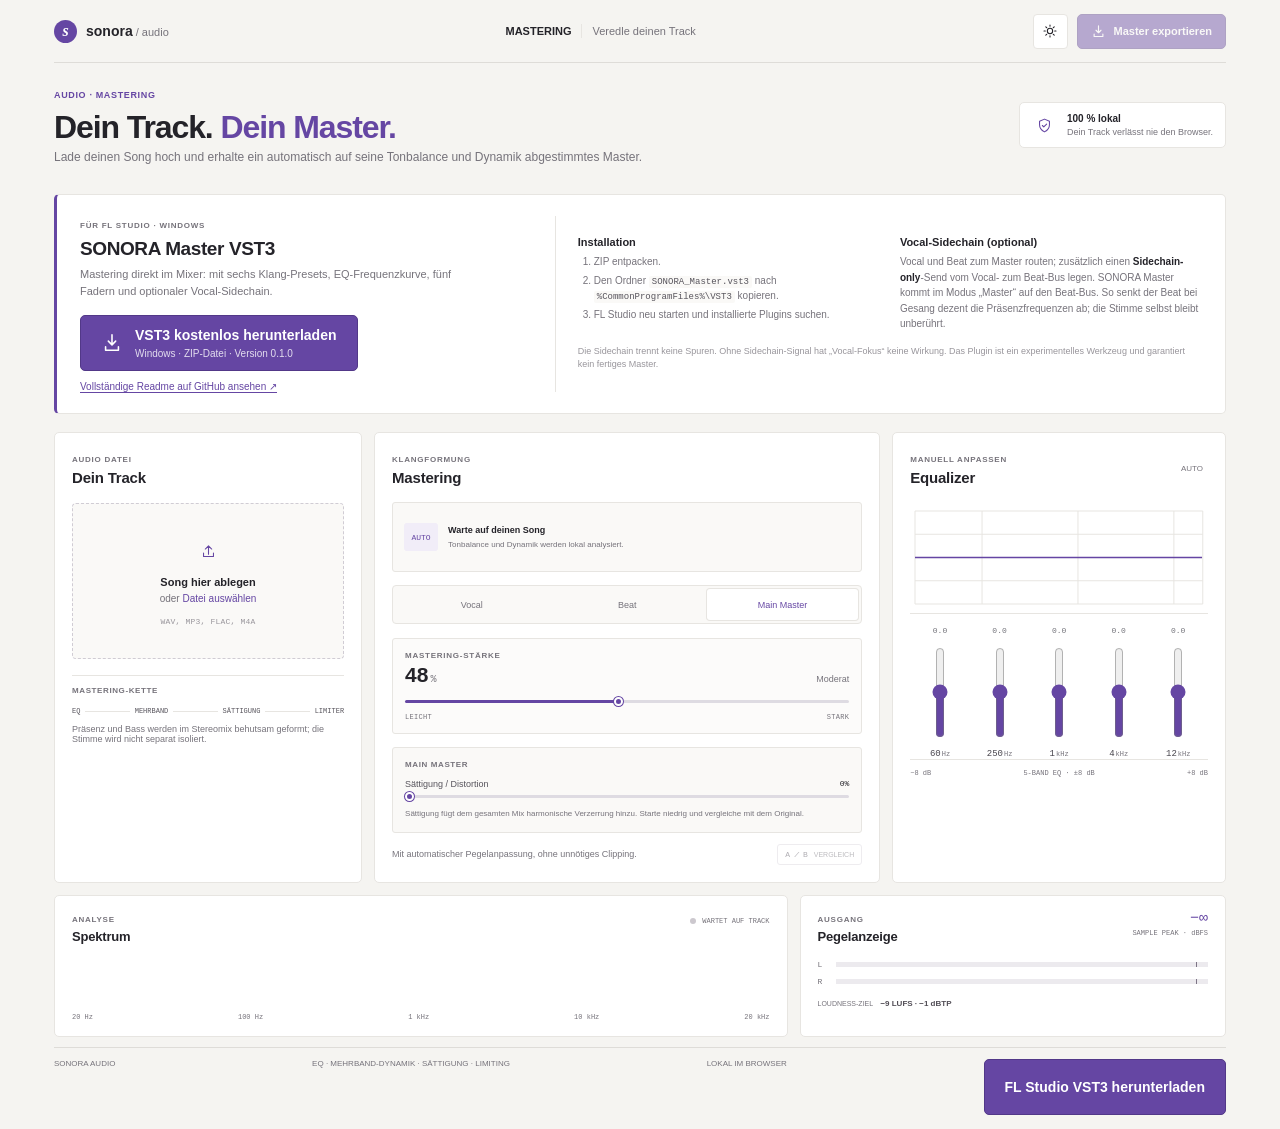
==== commit 933d93d7: "Feature VST3 download and setup guide on site Add a prominent FL Studio download card with visible i" ====
--- a/index.html
+++ b/index.html
@@ -54,6 +54,34 @@
           </div>
         </section>
 
+        <section class="plugin-card" aria-labelledby="plugin-title">
+          <div class="plugin-overview">
+            <span class="section-kicker">FÜR FL STUDIO · WINDOWS</span>
+            <h2 id="plugin-title">SONORA Master VST3</h2>
+            <p>Mastering direkt im Mixer: mit sechs Klang-Presets, EQ-Frequenzkurve, fünf Fadern und optionaler Vocal-Sidechain.</p>
+            <a class="plugin-download" href="https://github.com/simon-of-course/sonora-mastering/releases/latest/download/SONORA_Master.vst3.zip">
+              <svg viewBox="0 0 24 24" aria-hidden="true"><path d="M12 3v11m0 0 4-4m-4 4-4-4M5 16v4h14v-4"/></svg>
+              <span>VST3 kostenlos herunterladen<small>Windows · ZIP-Datei · Version 0.1.0</small></span>
+            </a>
+            <a class="plugin-readme-link" href="https://github.com/simon-of-course/sonora-mastering/blob/main/plugin/README.md" target="_blank" rel="noopener noreferrer">Vollständige Readme auf GitHub ansehen ↗</a>
+          </div>
+          <div class="plugin-readme">
+            <div class="plugin-readme-block">
+              <h3>Installation</h3>
+              <ol>
+                <li>ZIP entpacken.</li>
+                <li>Den Ordner <code>SONORA_Master.vst3</code> nach <code>%CommonProgramFiles%\VST3</code> kopieren.</li>
+                <li>FL Studio neu starten und installierte Plugins suchen.</li>
+              </ol>
+            </div>
+            <div class="plugin-readme-block">
+              <h3>Vocal-Sidechain (optional)</h3>
+              <p>Vocal und Beat zum Master routen; zusätzlich einen <strong>Sidechain-only</strong>-Send vom Vocal- zum Beat-Bus legen. SONORA Master kommt im Modus „Master“ auf den Beat-Bus. So senkt der Beat bei Gesang dezent die Präsenzfrequenzen ab; die Stimme selbst bleibt unberührt.</p>
+            </div>
+            <p class="plugin-readme-note">Die Sidechain trennt keine Spuren. Ohne Sidechain-Signal hat „Vocal-Fokus“ keine Wirkung. Das Plugin ist ein experimentelles Werkzeug und garantiert kein fertiges Master.</p>
+          </div>
+        </section>
+
         <section class="studio-grid" aria-label="Mastering Studio">
           <article class="panel track-panel">
             <div class="panel-heading">
--- a/styles.css
+++ b/styles.css
@@ -42,6 +42,8 @@
   --ab-text: #595560;
   --eq-label: #48454d;
   --note-text: #514d55;
+  --plugin-button-text: #fff;
+  --plugin-button-subtext: rgba(255,255,255,.82);
   --chart-fill: rgba(101,70,163,.16);
   --chart-fill-faint: rgba(101,70,163,.012);
   --chart-fill-low: rgba(101,70,163,.04);
@@ -90,6 +92,24 @@
 .privacy-note strong, .privacy-note small { display: block; }
 .privacy-note strong { font-size: 10px; font-weight: 600; }
 .privacy-note small { margin-top: 3px; color: var(--muted); font-size: 9px; }
+
+.plugin-card { display: grid; grid-template-columns: minmax(230px, .82fr) minmax(0, 1.18fr); gap: 25px; margin: 0 0 18px; padding: 21px 23px; border: 1px solid var(--line); border-left: 3px solid var(--accent); border-radius: 5px; background: var(--paper); }
+.plugin-overview h2 { margin: 7px 0 6px; font-size: 19px; font-weight: 580; letter-spacing: -.4px; }
+.plugin-overview > p { max-width: 390px; margin-bottom: 15px; color: var(--muted); font-size: 11px; line-height: 1.55; }
+.plugin-download { width: fit-content; min-height: 56px; display: inline-flex; align-items: center; gap: 12px; padding: 10px 20px; border: 1px solid var(--accent-border); border-radius: 5px; background: var(--accent); color: var(--plugin-button-text); font-size: 14px; font-weight: 620; line-height: 1.3; text-decoration: none; transition: background .15s, transform .15s; }
+.plugin-download:hover { transform: translateY(-1px); background: var(--accent-hover); }
+.plugin-download:focus-visible { outline: 2px solid var(--accent-outline); outline-offset: 3px; }
+.plugin-download svg { width: 22px; height: 22px; flex: 0 0 auto; fill: none; stroke: currentColor; stroke-width: 1.7; stroke-linecap: round; stroke-linejoin: round; }
+.plugin-download small { display: block; margin-top: 3px; color: var(--plugin-button-subtext); font-size: 10px; font-weight: 400; }
+.plugin-readme-link { display: block; width: fit-content; margin-top: 10px; color: var(--accent); font-size: 10px; text-decoration: underline; text-underline-offset: 2px; }
+.plugin-readme { display: grid; grid-template-columns: 1fr 1fr; gap: 13px 20px; align-content: center; padding-left: 22px; border-left: 1px solid var(--line); }
+.plugin-readme-block h3 { margin: 0 0 6px; font-size: 11px; font-weight: 650; }
+.plugin-readme-block p, .plugin-readme-block ol { margin: 0; color: var(--muted); font-size: 10px; line-height: 1.55; }
+.plugin-readme-block ol { padding-left: 16px; }
+.plugin-readme-block li + li { margin-top: 3px; }
+.plugin-readme-block strong { color: var(--ink); font-weight: 600; }
+.plugin-readme code { padding: 1px 3px; border-radius: 2px; background: var(--wash); color: var(--secondary); font: 9px var(--mono); overflow-wrap: anywhere; }
+.plugin-readme-note { grid-column: 1 / -1; margin: 0; color: var(--quiet); font-size: 9px; line-height: 1.5; }
 
 .studio-grid { display: grid; grid-template-columns: minmax(220px, .84fr) minmax(410px, 1.38fr) minmax(250px, .91fr); align-items: stretch; gap: 12px; }
 .panel { border: 1px solid var(--line); border-radius: 5px; background: var(--paper); }
@@ -241,13 +261,13 @@
 .status-message { min-height: 18px; margin: 8px 2px 0; color: #73561c; font-size: 10px; }
 .status-message:empty { display: none; }
 .app-footer { display: flex; justify-content: space-between; margin-top: 10px; padding: 11px 0 14px; border-top: 1px solid var(--body-border); color: var(--muted); font-size: 8px; }
-.plugin-download { color: var(--accent); text-decoration: none; }
-.plugin-download:hover { text-decoration: underline; }
 #audio-player { display: none; }
 button:focus-visible, input:focus-visible { outline: 2px solid var(--accent-outline); outline-offset: 3px; }
 
 :root[data-theme="dark"] {
   color-scheme: dark;
+  --plugin-button-text: #211f23;
+  --plugin-button-subtext: rgba(33,31,35,.78);
   --page: #171619;
   --paper: #211f23;
   --wash: #1b191d;
@@ -336,6 +356,9 @@
   h1 { font-size: 27px; }
   .privacy-note { margin-top: 11px; padding: 7px 9px; }
   .privacy-icon { width: 22px; height: 22px; }
+  .plugin-card { grid-template-columns: minmax(0, 1fr); gap: 17px; margin-bottom: 12px; padding: 17px; }
+  .plugin-overview h2 { font-size: 17px; }
+  .plugin-readme { grid-template-columns: minmax(0, 1fr); padding: 15px 0 0; border-top: 1px solid var(--line); border-left: 0; }
   .studio-grid { grid-template-columns: minmax(0, 1fr); gap: 10px; }
   .studio-grid > .panel { min-height: 0; padding: 15px; }
   .master-panel { min-height: 0 !important; }
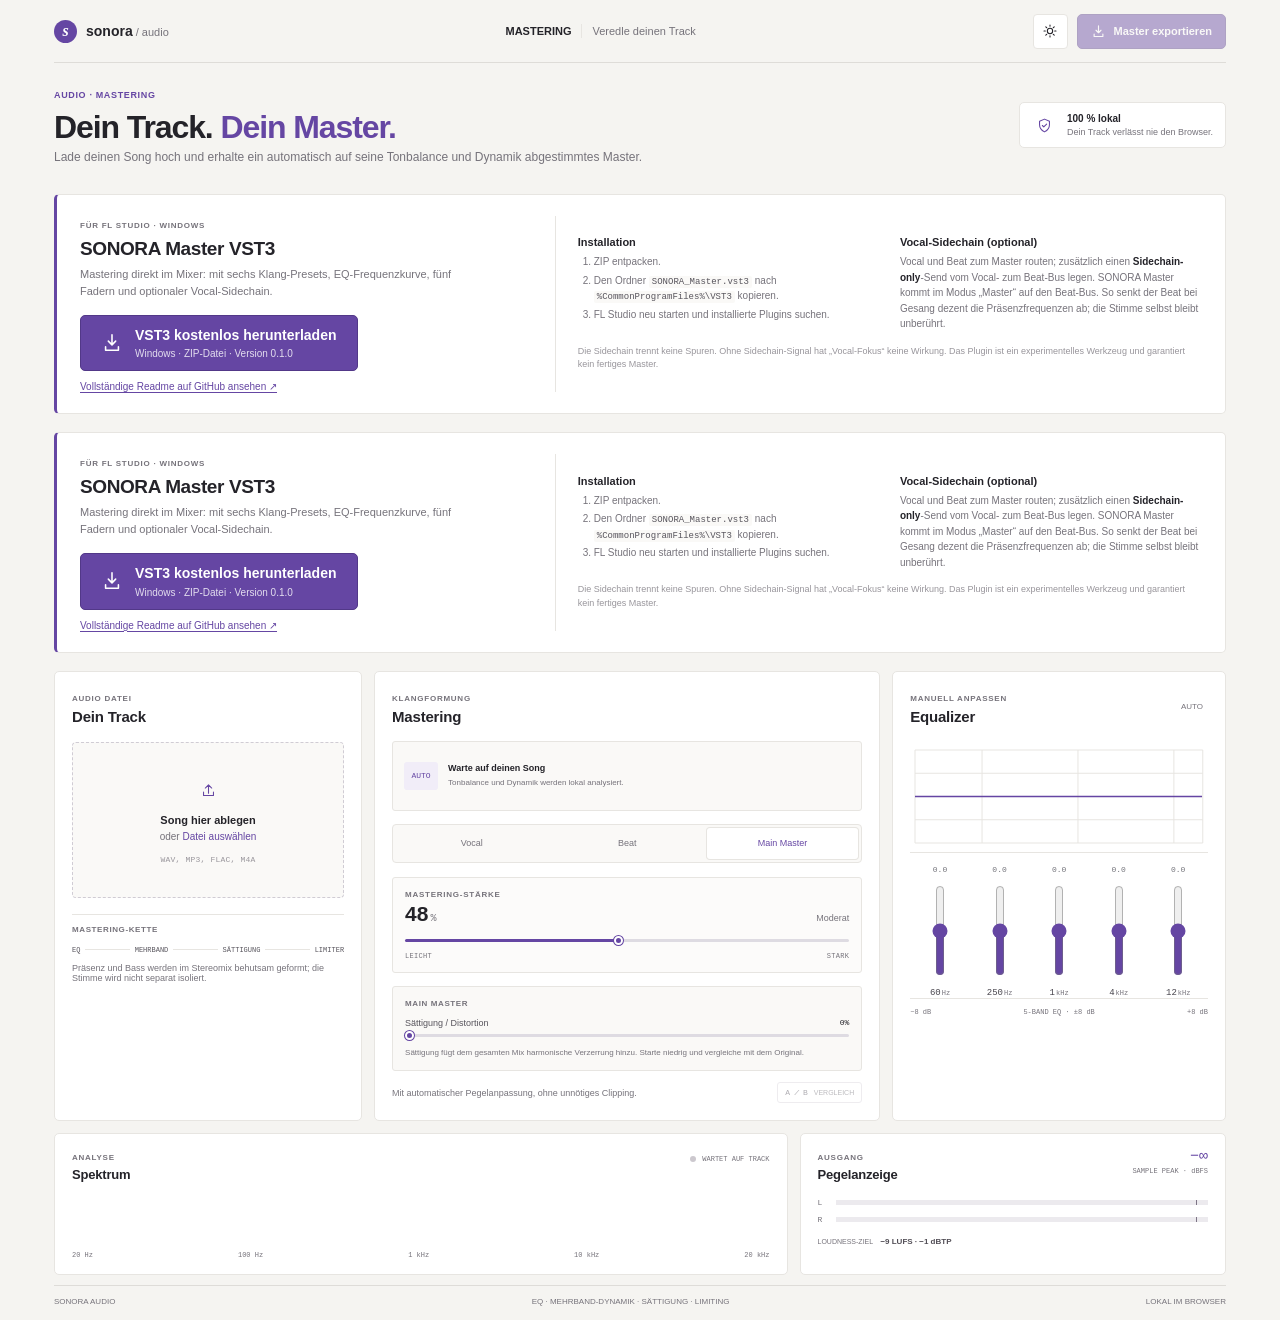
==== commit 973a3007: "Remove outdated VST3 footer link Keep the prominent download card as the single plugin download entr" ====
--- a/index.html
+++ b/index.html
@@ -82,6 +82,34 @@
           </div>
         </section>
 
+        <section class="plugin-card" aria-labelledby="plugin-title">
+          <div class="plugin-overview">
+            <span class="section-kicker">FÜR FL STUDIO · WINDOWS</span>
+            <h2 id="plugin-title">SONORA Master VST3</h2>
+            <p>Mastering direkt im Mixer: mit sechs Klang-Presets, EQ-Frequenzkurve, fünf Fadern und optionaler Vocal-Sidechain.</p>
+            <a class="plugin-download" href="https://github.com/simon-of-course/sonora-mastering/releases/latest/download/SONORA_Master.vst3.zip">
+              <svg viewBox="0 0 24 24" aria-hidden="true"><path d="M12 3v11m0 0 4-4m-4 4-4-4M5 16v4h14v-4"/></svg>
+              <span>VST3 kostenlos herunterladen<small>Windows · ZIP-Datei · Version 0.1.0</small></span>
+            </a>
+            <a class="plugin-readme-link" href="https://github.com/simon-of-course/sonora-mastering/blob/main/plugin/README.md" target="_blank" rel="noopener noreferrer">Vollständige Readme auf GitHub ansehen ↗</a>
+          </div>
+          <div class="plugin-readme">
+            <div class="plugin-readme-block">
+              <h3>Installation</h3>
+              <ol>
+                <li>ZIP entpacken.</li>
+                <li>Den Ordner <code>SONORA_Master.vst3</code> nach <code>%CommonProgramFiles%\VST3</code> kopieren.</li>
+                <li>FL Studio neu starten und installierte Plugins suchen.</li>
+              </ol>
+            </div>
+            <div class="plugin-readme-block">
+              <h3>Vocal-Sidechain (optional)</h3>
+              <p>Vocal und Beat zum Master routen; zusätzlich einen <strong>Sidechain-only</strong>-Send vom Vocal- zum Beat-Bus legen. SONORA Master kommt im Modus „Master“ auf den Beat-Bus. So senkt der Beat bei Gesang dezent die Präsenzfrequenzen ab; die Stimme selbst bleibt unberührt.</p>
+            </div>
+            <p class="plugin-readme-note">Die Sidechain trennt keine Spuren. Ohne Sidechain-Signal hat „Vocal-Fokus“ keine Wirkung. Das Plugin ist ein experimentelles Werkzeug und garantiert kein fertiges Master.</p>
+          </div>
+        </section>
+
         <section class="studio-grid" aria-label="Mastering Studio">
           <article class="panel track-panel">
             <div class="panel-heading">
@@ -296,7 +324,7 @@
         <p id="status-message" class="status-message" role="status" aria-live="polite"></p>
         <audio id="audio-player" preload="metadata"></audio>
       </main>
-      <footer class="app-footer"><span>SONORA AUDIO</span><span>EQ · MEHRBAND-DYNAMIK · SÄTTIGUNG · LIMITING</span><span>LOKAL IM BROWSER</span><a class="plugin-download" href="https://github.com/simon-of-course/sonora-mastering/releases/latest/download/SONORA_Master.vst3.zip">FL Studio VST3 herunterladen</a></footer>
+      <footer class="app-footer"><span>SONORA AUDIO</span><span>EQ · MEHRBAND-DYNAMIK · SÄTTIGUNG · LIMITING</span><span>LOKAL IM BROWSER</span></footer>
     </div>
     <script src="audio-engine.js"></script>
     <script src="app.js"></script>
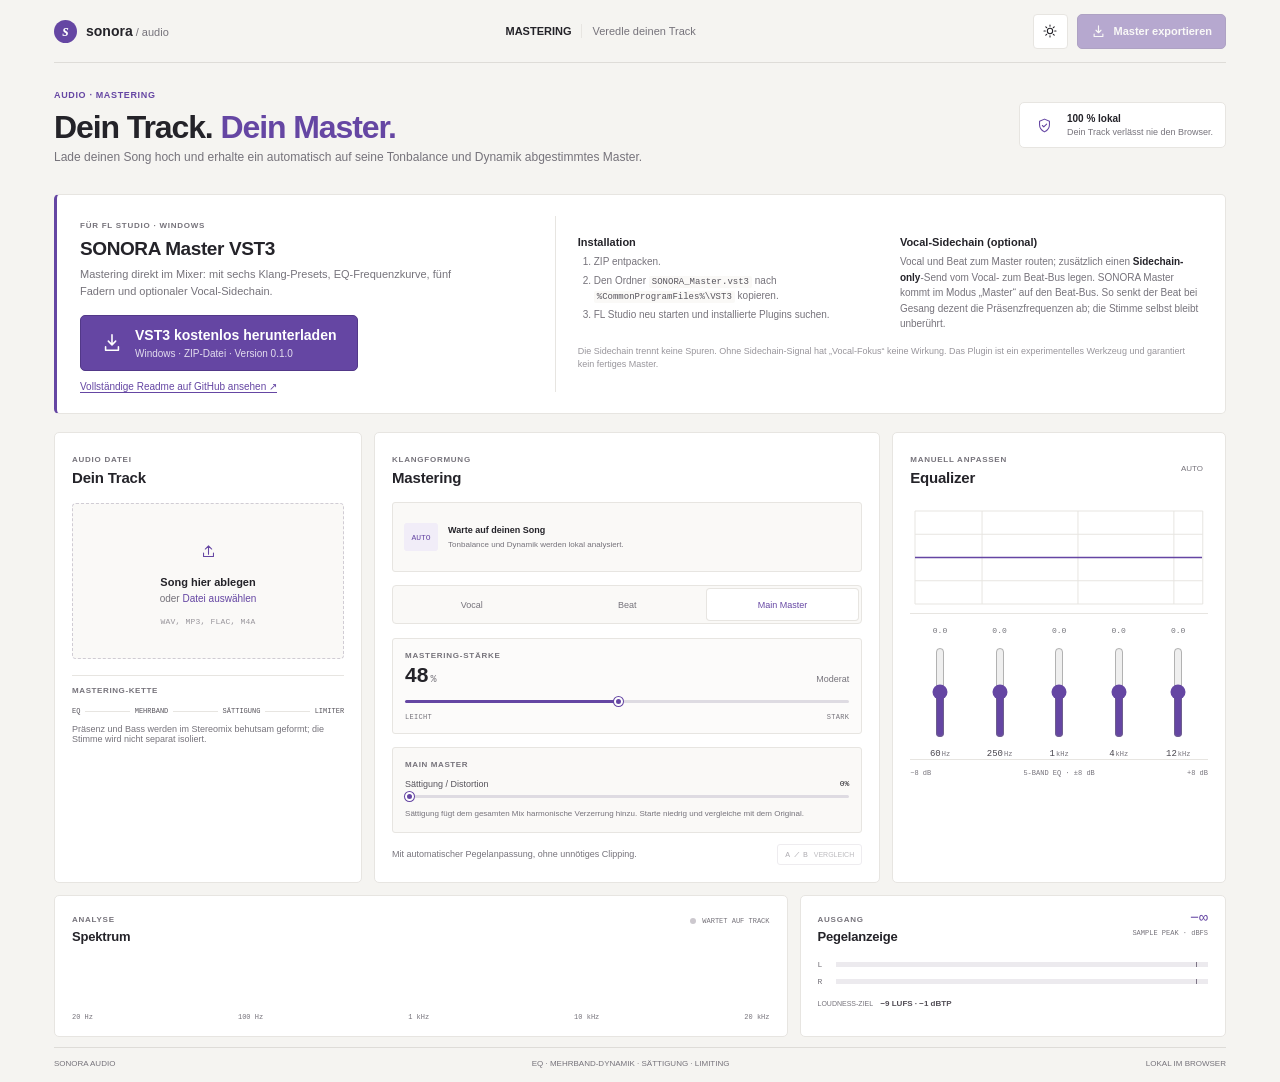
==== commit 6607f10b: "Remove duplicate VST3 download card Keep one prominent plugin section on the mastering page.  Co-aut" ====
--- a/index.html
+++ b/index.html
@@ -82,34 +82,6 @@
           </div>
         </section>
 
-        <section class="plugin-card" aria-labelledby="plugin-title">
-          <div class="plugin-overview">
-            <span class="section-kicker">FÜR FL STUDIO · WINDOWS</span>
-            <h2 id="plugin-title">SONORA Master VST3</h2>
-            <p>Mastering direkt im Mixer: mit sechs Klang-Presets, EQ-Frequenzkurve, fünf Fadern und optionaler Vocal-Sidechain.</p>
-            <a class="plugin-download" href="https://github.com/simon-of-course/sonora-mastering/releases/latest/download/SONORA_Master.vst3.zip">
-              <svg viewBox="0 0 24 24" aria-hidden="true"><path d="M12 3v11m0 0 4-4m-4 4-4-4M5 16v4h14v-4"/></svg>
-              <span>VST3 kostenlos herunterladen<small>Windows · ZIP-Datei · Version 0.1.0</small></span>
-            </a>
-            <a class="plugin-readme-link" href="https://github.com/simon-of-course/sonora-mastering/blob/main/plugin/README.md" target="_blank" rel="noopener noreferrer">Vollständige Readme auf GitHub ansehen ↗</a>
-          </div>
-          <div class="plugin-readme">
-            <div class="plugin-readme-block">
-              <h3>Installation</h3>
-              <ol>
-                <li>ZIP entpacken.</li>
-                <li>Den Ordner <code>SONORA_Master.vst3</code> nach <code>%CommonProgramFiles%\VST3</code> kopieren.</li>
-                <li>FL Studio neu starten und installierte Plugins suchen.</li>
-              </ol>
-            </div>
-            <div class="plugin-readme-block">
-              <h3>Vocal-Sidechain (optional)</h3>
-              <p>Vocal und Beat zum Master routen; zusätzlich einen <strong>Sidechain-only</strong>-Send vom Vocal- zum Beat-Bus legen. SONORA Master kommt im Modus „Master“ auf den Beat-Bus. So senkt der Beat bei Gesang dezent die Präsenzfrequenzen ab; die Stimme selbst bleibt unberührt.</p>
-            </div>
-            <p class="plugin-readme-note">Die Sidechain trennt keine Spuren. Ohne Sidechain-Signal hat „Vocal-Fokus“ keine Wirkung. Das Plugin ist ein experimentelles Werkzeug und garantiert kein fertiges Master.</p>
-          </div>
-        </section>
-
         <section class="studio-grid" aria-label="Mastering Studio">
           <article class="panel track-panel">
             <div class="panel-heading">
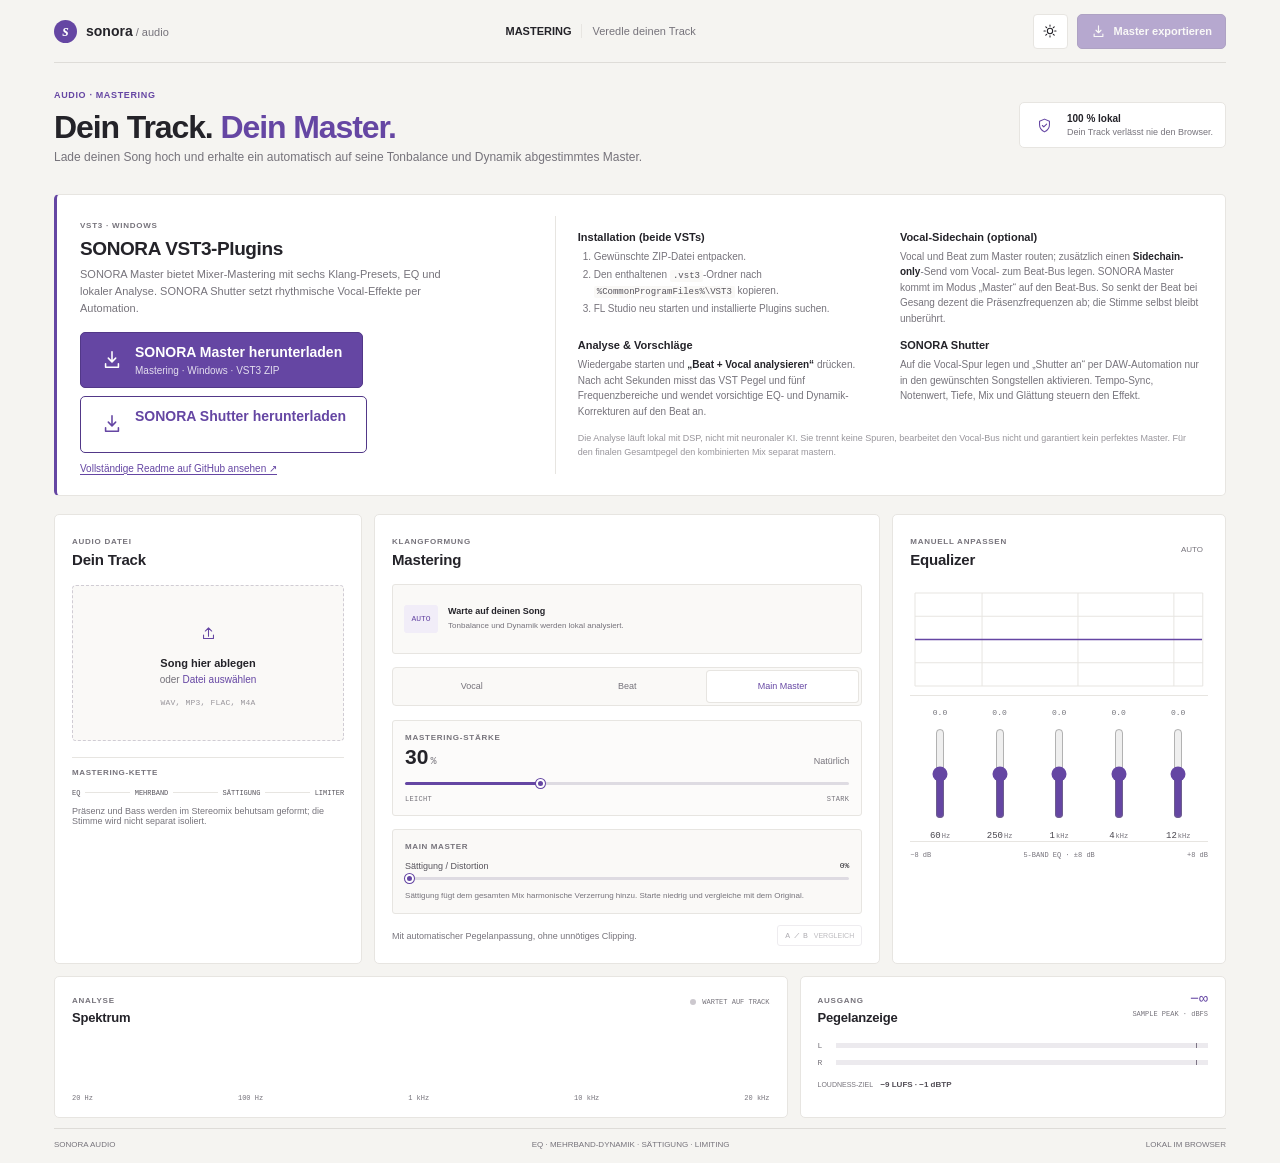
==== commit aae31de8: "Fix VST editor layout and add Shutter download Position the Master EQ graph, faders, and analysis pa" ====
--- a/index.html
+++ b/index.html
@@ -56,21 +56,27 @@
 
         <section class="plugin-card" aria-labelledby="plugin-title">
           <div class="plugin-overview">
-            <span class="section-kicker">FÜR FL STUDIO · WINDOWS</span>
-            <h2 id="plugin-title">SONORA Master VST3</h2>
-            <p>Mastering direkt im Mixer: mit sechs Klang-Presets, EQ-Frequenzkurve, fünf Fadern und optionaler Vocal-Sidechain.</p>
-            <a class="plugin-download" href="https://github.com/simon-of-course/sonora-mastering/releases/latest/download/SONORA_Master.vst3.zip">
-              <svg viewBox="0 0 24 24" aria-hidden="true"><path d="M12 3v11m0 0 4-4m-4 4-4-4M5 16v4h14v-4"/></svg>
-              <span>VST3 kostenlos herunterladen<small>Windows · ZIP-Datei · Version 0.1.0</small></span>
-            </a>
+            <span class="section-kicker">VST3 · WINDOWS</span>
+            <h2 id="plugin-title">SONORA VST3-Plugins</h2>
+            <p>SONORA Master bietet Mixer-Mastering mit sechs Klang-Presets, EQ und lokaler Analyse. SONORA Shutter setzt rhythmische Vocal-Effekte per Automation.</p>
+            <div class="plugin-downloads">
+              <a class="plugin-download" href="https://github.com/simon-of-course/sonora-mastering/releases/latest/download/SONORA_Master.vst3.zip">
+                <svg viewBox="0 0 24 24" aria-hidden="true"><path d="M12 3v11m0 0 4-4m-4 4-4-4M5 16v4h14v-4"/></svg>
+                <span>SONORA Master herunterladen<small>Mastering · Windows · VST3 ZIP</small></span>
+              </a>
+              <a class="plugin-download plugin-download-secondary" href="https://github.com/simon-of-course/sonora-mastering/releases/latest/download/SONORA_Shutter.vst3.zip">
+                <svg viewBox="0 0 24 24" aria-hidden="true"><path d="M12 3v11m0 0 4-4m-4 4-4-4M5 16v4h14v-4"/></svg>
+                <span>SONORA Shutter herunterladen<small>Vocal Shutter · Windows · VST3 ZIP</small></span>
+              </a>
+            </div>
             <a class="plugin-readme-link" href="https://github.com/simon-of-course/sonora-mastering/blob/main/plugin/README.md" target="_blank" rel="noopener noreferrer">Vollständige Readme auf GitHub ansehen ↗</a>
           </div>
           <div class="plugin-readme">
             <div class="plugin-readme-block">
-              <h3>Installation</h3>
+              <h3>Installation (beide VSTs)</h3>
               <ol>
-                <li>ZIP entpacken.</li>
-                <li>Den Ordner <code>SONORA_Master.vst3</code> nach <code>%CommonProgramFiles%\VST3</code> kopieren.</li>
+                <li>Gewünschte ZIP-Datei entpacken.</li>
+                <li>Den enthaltenen <code>.vst3</code>-Ordner nach <code>%CommonProgramFiles%\VST3</code> kopieren.</li>
                 <li>FL Studio neu starten und installierte Plugins suchen.</li>
               </ol>
             </div>
@@ -78,7 +84,15 @@
               <h3>Vocal-Sidechain (optional)</h3>
               <p>Vocal und Beat zum Master routen; zusätzlich einen <strong>Sidechain-only</strong>-Send vom Vocal- zum Beat-Bus legen. SONORA Master kommt im Modus „Master“ auf den Beat-Bus. So senkt der Beat bei Gesang dezent die Präsenzfrequenzen ab; die Stimme selbst bleibt unberührt.</p>
             </div>
-            <p class="plugin-readme-note">Die Sidechain trennt keine Spuren. Ohne Sidechain-Signal hat „Vocal-Fokus“ keine Wirkung. Das Plugin ist ein experimentelles Werkzeug und garantiert kein fertiges Master.</p>
+            <div class="plugin-readme-block">
+              <h3>Analyse &amp; Vorschläge</h3>
+              <p>Wiedergabe starten und <strong>„Beat + Vocal analysieren“</strong> drücken. Nach acht Sekunden misst das VST Pegel und fünf Frequenzbereiche und wendet vorsichtige EQ- und Dynamik-Korrekturen auf den Beat an.</p>
+            </div>
+            <div class="plugin-readme-block">
+              <h3>SONORA Shutter</h3>
+              <p>Auf die Vocal-Spur legen und „Shutter an“ per DAW-Automation nur in den gewünschten Songstellen aktivieren. Tempo-Sync, Notenwert, Tiefe, Mix und Glättung steuern den Effekt.</p>
+            </div>
+            <p class="plugin-readme-note">Die Analyse läuft lokal mit DSP, nicht mit neuronaler KI. Sie trennt keine Spuren, bearbeitet den Vocal-Bus nicht und garantiert kein perfektes Master. Für den finalen Gesamtpegel den kombinierten Mix separat mastern.</p>
           </div>
         </section>
 
@@ -209,10 +223,10 @@
             <section id="panel-master" class="master-tab-panel" role="tabpanel" aria-labelledby="tab-master">
               <div class="intensity-card">
                 <div class="intensity-heading">
-                  <div><span class="section-kicker">MASTERING-STÄRKE</span><strong id="intensity-value">48<span>%</span></strong></div>
-                  <span id="intensity-description" class="intensity-description">Moderat</span>
+                  <div><span class="section-kicker">MASTERING-STÄRKE</span><strong id="intensity-value">30<span>%</span></strong></div>
+                  <span id="intensity-description" class="intensity-description">Natürlich</span>
                 </div>
-                <input id="intensity" class="intensity-slider" type="range" min="0" max="100" value="48" aria-label="Mastering-Stärke">
+                <input id="intensity" class="intensity-slider" type="range" min="0" max="100" value="30" aria-label="Mastering-Stärke">
                 <div class="slider-labels"><span>LEICHT</span><span>STARK</span></div>
               </div>
               <div class="master-control-group" aria-label="Main-Master-Regler">
--- a/styles.css
+++ b/styles.css
@@ -96,8 +96,12 @@
 .plugin-card { display: grid; grid-template-columns: minmax(230px, .82fr) minmax(0, 1.18fr); gap: 25px; margin: 0 0 18px; padding: 21px 23px; border: 1px solid var(--line); border-left: 3px solid var(--accent); border-radius: 5px; background: var(--paper); }
 .plugin-overview h2 { margin: 7px 0 6px; font-size: 19px; font-weight: 580; letter-spacing: -.4px; }
 .plugin-overview > p { max-width: 390px; margin-bottom: 15px; color: var(--muted); font-size: 11px; line-height: 1.55; }
+.plugin-downloads { display: grid; justify-items: start; gap: 8px; }
 .plugin-download { width: fit-content; min-height: 56px; display: inline-flex; align-items: center; gap: 12px; padding: 10px 20px; border: 1px solid var(--accent-border); border-radius: 5px; background: var(--accent); color: var(--plugin-button-text); font-size: 14px; font-weight: 620; line-height: 1.3; text-decoration: none; transition: background .15s, transform .15s; }
+.plugin-download-secondary { background: var(--paper); color: var(--accent); }
+.plugin-download-secondary small { color: var(--muted); }
 .plugin-download:hover { transform: translateY(-1px); background: var(--accent-hover); }
+.plugin-download-secondary:hover { color: var(--plugin-button-text); }
 .plugin-download:focus-visible { outline: 2px solid var(--accent-outline); outline-offset: 3px; }
 .plugin-download svg { width: 22px; height: 22px; flex: 0 0 auto; fill: none; stroke: currentColor; stroke-width: 1.7; stroke-linecap: round; stroke-linejoin: round; }
 .plugin-download small { display: block; margin-top: 3px; color: var(--plugin-button-subtext); font-size: 10px; font-weight: 400; }
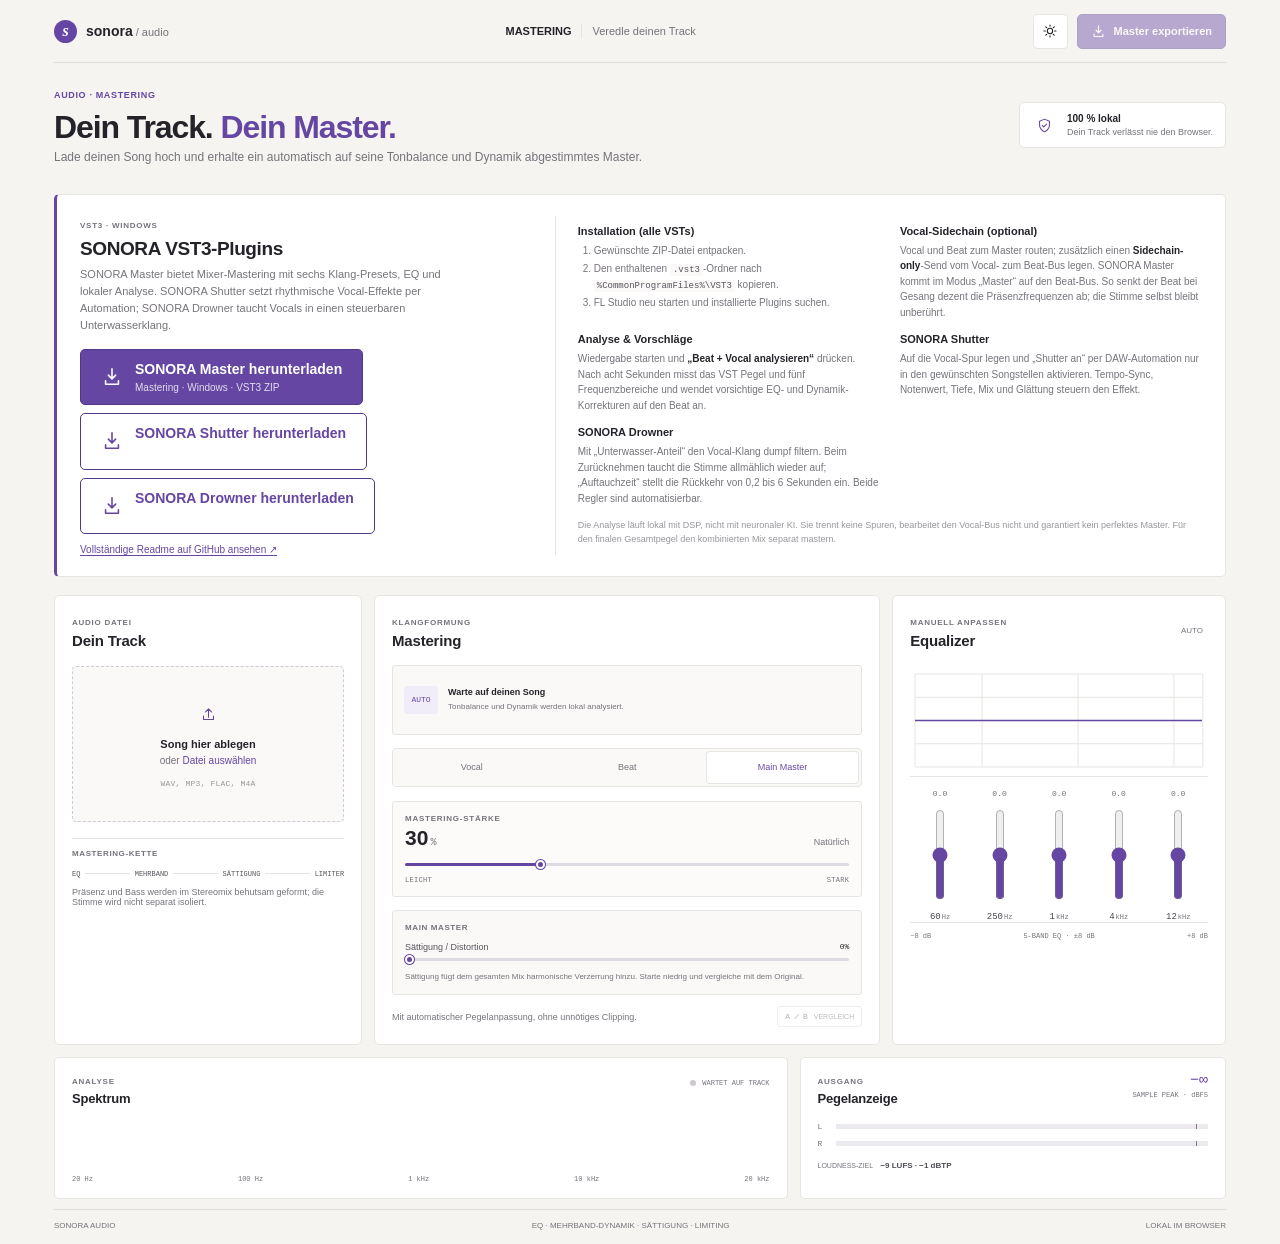
==== commit 6d36179a: "Add SONORA Drowner VST3 Add the automated underwater vocal effect, matching UI preview, and website " ====
--- a/index.html
+++ b/index.html
@@ -58,7 +58,7 @@
           <div class="plugin-overview">
             <span class="section-kicker">VST3 · WINDOWS</span>
             <h2 id="plugin-title">SONORA VST3-Plugins</h2>
-            <p>SONORA Master bietet Mixer-Mastering mit sechs Klang-Presets, EQ und lokaler Analyse. SONORA Shutter setzt rhythmische Vocal-Effekte per Automation.</p>
+            <p>SONORA Master bietet Mixer-Mastering mit sechs Klang-Presets, EQ und lokaler Analyse. SONORA Shutter setzt rhythmische Vocal-Effekte per Automation; SONORA Drowner taucht Vocals in einen steuerbaren Unterwasserklang.</p>
             <div class="plugin-downloads">
               <a class="plugin-download" href="https://github.com/simon-of-course/sonora-mastering/releases/latest/download/SONORA_Master.vst3.zip">
                 <svg viewBox="0 0 24 24" aria-hidden="true"><path d="M12 3v11m0 0 4-4m-4 4-4-4M5 16v4h14v-4"/></svg>
@@ -68,12 +68,16 @@
                 <svg viewBox="0 0 24 24" aria-hidden="true"><path d="M12 3v11m0 0 4-4m-4 4-4-4M5 16v4h14v-4"/></svg>
                 <span>SONORA Shutter herunterladen<small>Vocal Shutter · Windows · VST3 ZIP</small></span>
               </a>
+              <a class="plugin-download plugin-download-secondary" href="https://github.com/simon-of-course/sonora-mastering/releases/latest/download/SONORA_Drowner.vst3.zip">
+                <svg viewBox="0 0 24 24" aria-hidden="true"><path d="M12 3v11m0 0 4-4m-4 4-4-4M5 16v4h14v-4"/></svg>
+                <span>SONORA Drowner herunterladen<small>Unterwasser-Vocal-Effekt · Windows · VST3 ZIP</small></span>
+              </a>
             </div>
             <a class="plugin-readme-link" href="https://github.com/simon-of-course/sonora-mastering/blob/main/plugin/README.md" target="_blank" rel="noopener noreferrer">Vollständige Readme auf GitHub ansehen ↗</a>
           </div>
           <div class="plugin-readme">
             <div class="plugin-readme-block">
-              <h3>Installation (beide VSTs)</h3>
+              <h3>Installation (alle VSTs)</h3>
               <ol>
                 <li>Gewünschte ZIP-Datei entpacken.</li>
                 <li>Den enthaltenen <code>.vst3</code>-Ordner nach <code>%CommonProgramFiles%\VST3</code> kopieren.</li>
@@ -91,6 +95,10 @@
             <div class="plugin-readme-block">
               <h3>SONORA Shutter</h3>
               <p>Auf die Vocal-Spur legen und „Shutter an“ per DAW-Automation nur in den gewünschten Songstellen aktivieren. Tempo-Sync, Notenwert, Tiefe, Mix und Glättung steuern den Effekt.</p>
+            </div>
+            <div class="plugin-readme-block">
+              <h3>SONORA Drowner</h3>
+              <p>Mit „Unterwasser-Anteil“ den Vocal-Klang dumpf filtern. Beim Zurücknehmen taucht die Stimme allmählich wieder auf; „Auftauchzeit“ stellt die Rückkehr von 0,2 bis 6 Sekunden ein. Beide Regler sind automatisierbar.</p>
             </div>
             <p class="plugin-readme-note">Die Analyse läuft lokal mit DSP, nicht mit neuronaler KI. Sie trennt keine Spuren, bearbeitet den Vocal-Bus nicht und garantiert kein perfektes Master. Für den finalen Gesamtpegel den kombinierten Mix separat mastern.</p>
           </div>
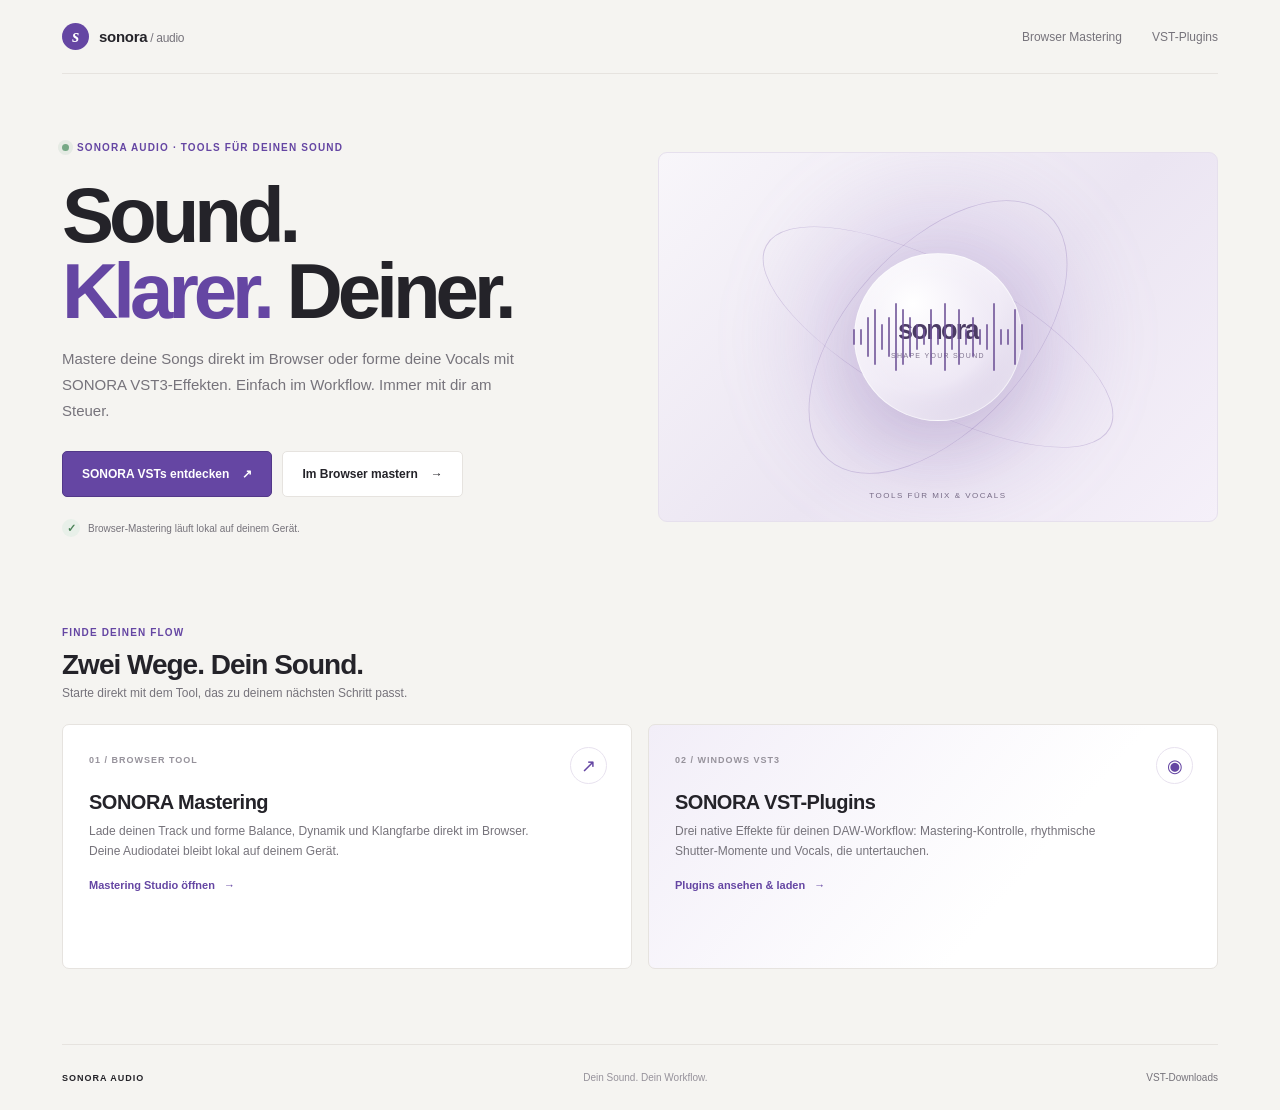
==== commit d0b1e363: "Restructure SONORA website and add plugin showcase Give the browser mastering tool its own page and " ====
--- a/index.html
+++ b/index.html
@@ -4,323 +4,77 @@
     <meta charset="utf-8">
     <meta name="viewport" content="width=device-width, initial-scale=1">
     <meta name="theme-color" content="#f5f4f1">
-    <title>SONORA — Mastering Studio</title>
-    <script>
-      try {
-        document.documentElement.dataset.theme = localStorage.getItem('sonora-theme')
-          || (matchMedia('(prefers-color-scheme: dark)').matches ? 'dark' : 'light');
-      } catch {
-        document.documentElement.dataset.theme = 'light';
-      }
-    </script>
-    <link rel="stylesheet" href="styles.css">
+    <meta name="description" content="SONORA Audio: lokales Browser-Mastering und kreative VST3-Effekte für Vocals und Mixe.">
+    <title>SONORA Audio — Sound. Klarer. Deiner.</title>
+    <link rel="stylesheet" href="site.css">
   </head>
   <body>
-    <div class="app-shell">
-      <header class="topbar">
-        <a class="brand" href="#" aria-label="Sonora Startseite">
+    <div class="site-shell">
+      <header class="site-header">
+        <a class="brand" href="index.html" aria-label="SONORA Startseite">
           <span class="brand-mark" aria-hidden="true">s</span>
-          <span>sonora<span class="brand-dot"> / audio</span></span>
+          <span>sonora<span class="brand-tail"> / audio</span></span>
         </a>
-        <div class="topbar-center">
-          <span>MASTERING</span>
-          <span class="topbar-divider"></span>
-          <span class="topbar-muted">Veredle deinen Track</span>
-        </div>
-        <div class="header-actions">
-          <button id="theme-toggle" class="theme-toggle" type="button" aria-label="Dunkles Farbschema aktivieren" title="Dunkles Farbschema aktivieren">
-            <svg class="theme-icon-light" viewBox="0 0 24 24" aria-hidden="true"><path d="M12 3v2m0 14v2M5.64 5.64l1.42 1.42m9.88 9.88 1.42 1.42M3 12h2m14 0h2M5.64 18.36l1.42-1.42m9.88-9.88 1.42-1.42"/><circle cx="12" cy="12" r="4"/></svg>
-            <svg class="theme-icon-dark" viewBox="0 0 24 24" aria-hidden="true"><path d="M20.1 15.1A8.3 8.3 0 0 1 8.9 3.9 8.6 8.6 0 1 0 20.1 15.1Z"/></svg>
-          </button>
-          <button id="export-button" class="button button-primary export-button" type="button" disabled>
-          <svg viewBox="0 0 24 24" aria-hidden="true"><path d="M12 3v11m0 0 4-4m-4 4-4-4M5 16v4h14v-4"/></svg>
-          <span>Master exportieren</span>
-          </button>
-        </div>
+        <nav class="site-nav" aria-label="Hauptnavigation">
+          <a href="mastering.html">Browser Mastering</a>
+          <a href="plugins.html">VST-Plugins</a>
+        </nav>
       </header>
 
-      <main class="main-content">
-        <section class="intro-row">
-          <div>
-            <div class="eyebrow">AUDIO · MASTERING</div>
-            <h1>Dein Track. <span>Dein Master.</span></h1>
-            <p class="intro-copy">Lade deinen Song hoch und erhalte ein automatisch auf seine Tonbalance und Dynamik abgestimmtes Master.</p>
+      <main>
+        <section class="home-hero">
+          <div class="hero-copy">
+            <span class="eyebrow"><i></i> SONORA AUDIO · TOOLS FÜR DEINEN SOUND</span>
+            <h1>Sound.<br><span>Klarer.</span> Deiner.</h1>
+            <p>Mastere deine Songs direkt im Browser oder forme deine Vocals mit SONORA VST3-Effekten. Einfach im Workflow. Immer mit dir am Steuer.</p>
+            <div class="hero-actions">
+              <a class="button button-primary" href="plugins.html">SONORA VSTs entdecken <span aria-hidden="true">↗</span></a>
+              <a class="button button-secondary" href="mastering.html">Im Browser mastern <span aria-hidden="true">→</span></a>
+            </div>
+            <div class="hero-note"><span class="privacy-icon" aria-hidden="true">✓</span> Browser-Mastering läuft lokal auf deinem Gerät.</div>
           </div>
-          <div class="privacy-note">
-            <span class="privacy-icon" aria-hidden="true">
-              <svg viewBox="0 0 24 24"><path d="M12 3 5 6v5c0 4.6 2.9 8 7 10 4.1-2 7-5.4 7-10V6l-7-3Z"/><path d="m9 12 2 2 4-4"/></svg>
-            </span>
-            <span><strong>100 % lokal</strong><small>Dein Track verlässt nie den Browser.</small></span>
+          <div class="hero-art" aria-label="Abstrakte SONORA Audio-Wellenformgrafik" role="img">
+            <div class="art-glow"></div>
+            <div class="art-orbit orbit-one"></div>
+            <div class="art-orbit orbit-two"></div>
+            <div class="art-disc"><span>sonora</span><small>SHAPE YOUR SOUND</small></div>
+            <div class="wave-bars" aria-hidden="true">
+              <i></i><i></i><i></i><i></i><i></i><i></i><i></i><i></i><i></i><i></i><i></i><i></i><i></i><i></i><i></i><i></i><i></i><i></i><i></i><i></i><i></i><i></i><i></i><i></i><i></i>
+            </div>
+            <span class="art-caption">TOOLS FÜR MIX &amp; VOCALS</span>
           </div>
         </section>
 
-        <section class="plugin-card" aria-labelledby="plugin-title">
-          <div class="plugin-overview">
-            <span class="section-kicker">VST3 · WINDOWS</span>
-            <h2 id="plugin-title">SONORA VST3-Plugins</h2>
-            <p>SONORA Master bietet Mixer-Mastering mit sechs Klang-Presets, EQ und lokaler Analyse. SONORA Shutter setzt rhythmische Vocal-Effekte per Automation; SONORA Drowner taucht Vocals in einen steuerbaren Unterwasserklang.</p>
-            <div class="plugin-downloads">
-              <a class="plugin-download" href="https://github.com/simon-of-course/sonora-mastering/releases/latest/download/SONORA_Master.vst3.zip">
-                <svg viewBox="0 0 24 24" aria-hidden="true"><path d="M12 3v11m0 0 4-4m-4 4-4-4M5 16v4h14v-4"/></svg>
-                <span>SONORA Master herunterladen<small>Mastering · Windows · VST3 ZIP</small></span>
-              </a>
-              <a class="plugin-download plugin-download-secondary" href="https://github.com/simon-of-course/sonora-mastering/releases/latest/download/SONORA_Shutter.vst3.zip">
-                <svg viewBox="0 0 24 24" aria-hidden="true"><path d="M12 3v11m0 0 4-4m-4 4-4-4M5 16v4h14v-4"/></svg>
-                <span>SONORA Shutter herunterladen<small>Vocal Shutter · Windows · VST3 ZIP</small></span>
-              </a>
-              <a class="plugin-download plugin-download-secondary" href="https://github.com/simon-of-course/sonora-mastering/releases/latest/download/SONORA_Drowner.vst3.zip">
-                <svg viewBox="0 0 24 24" aria-hidden="true"><path d="M12 3v11m0 0 4-4m-4 4-4-4M5 16v4h14v-4"/></svg>
-                <span>SONORA Drowner herunterladen<small>Unterwasser-Vocal-Effekt · Windows · VST3 ZIP</small></span>
-              </a>
-            </div>
-            <a class="plugin-readme-link" href="https://github.com/simon-of-course/sonora-mastering/blob/main/plugin/README.md" target="_blank" rel="noopener noreferrer">Vollständige Readme auf GitHub ansehen ↗</a>
+        <section class="tools-section" aria-labelledby="tools-title">
+          <div class="section-heading">
+            <span class="eyebrow">FINDE DEINEN FLOW</span>
+            <h2 id="tools-title">Zwei Wege. Dein Sound.</h2>
+            <p>Starte direkt mit dem Tool, das zu deinem nächsten Schritt passt.</p>
           </div>
-          <div class="plugin-readme">
-            <div class="plugin-readme-block">
-              <h3>Installation (alle VSTs)</h3>
-              <ol>
-                <li>Gewünschte ZIP-Datei entpacken.</li>
-                <li>Den enthaltenen <code>.vst3</code>-Ordner nach <code>%CommonProgramFiles%\VST3</code> kopieren.</li>
-                <li>FL Studio neu starten und installierte Plugins suchen.</li>
-              </ol>
-            </div>
-            <div class="plugin-readme-block">
-              <h3>Vocal-Sidechain (optional)</h3>
-              <p>Vocal und Beat zum Master routen; zusätzlich einen <strong>Sidechain-only</strong>-Send vom Vocal- zum Beat-Bus legen. SONORA Master kommt im Modus „Master“ auf den Beat-Bus. So senkt der Beat bei Gesang dezent die Präsenzfrequenzen ab; die Stimme selbst bleibt unberührt.</p>
-            </div>
-            <div class="plugin-readme-block">
-              <h3>Analyse &amp; Vorschläge</h3>
-              <p>Wiedergabe starten und <strong>„Beat + Vocal analysieren“</strong> drücken. Nach acht Sekunden misst das VST Pegel und fünf Frequenzbereiche und wendet vorsichtige EQ- und Dynamik-Korrekturen auf den Beat an.</p>
-            </div>
-            <div class="plugin-readme-block">
-              <h3>SONORA Shutter</h3>
-              <p>Auf die Vocal-Spur legen und „Shutter an“ per DAW-Automation nur in den gewünschten Songstellen aktivieren. Tempo-Sync, Notenwert, Tiefe, Mix und Glättung steuern den Effekt.</p>
-            </div>
-            <div class="plugin-readme-block">
-              <h3>SONORA Drowner</h3>
-              <p>Mit „Unterwasser-Anteil“ den Vocal-Klang dumpf filtern. Beim Zurücknehmen taucht die Stimme allmählich wieder auf; „Auftauchzeit“ stellt die Rückkehr von 0,2 bis 6 Sekunden ein. Beide Regler sind automatisierbar.</p>
-            </div>
-            <p class="plugin-readme-note">Die Analyse läuft lokal mit DSP, nicht mit neuronaler KI. Sie trennt keine Spuren, bearbeitet den Vocal-Bus nicht und garantiert kein perfektes Master. Für den finalen Gesamtpegel den kombinierten Mix separat mastern.</p>
+          <div class="tool-cards">
+            <article class="tool-card mastering-card">
+              <span class="card-index">01 / BROWSER TOOL</span>
+              <div class="tool-icon" aria-hidden="true">↗</div>
+              <h3>SONORA Mastering</h3>
+              <p>Lade deinen Track und forme Balance, Dynamik und Klangfarbe direkt im Browser. Deine Audiodatei bleibt lokal auf deinem Gerät.</p>
+              <a class="text-link" href="mastering.html">Mastering Studio öffnen <span aria-hidden="true">→</span></a>
+            </article>
+            <article class="tool-card vst-card">
+              <span class="card-index">02 / WINDOWS VST3</span>
+              <div class="tool-icon" aria-hidden="true">◉</div>
+              <h3>SONORA VST-Plugins</h3>
+              <p>Drei native Effekte für deinen DAW-Workflow: Mastering-Kontrolle, rhythmische Shutter-Momente und Vocals, die untertauchen.</p>
+              <a class="text-link" href="plugins.html">Plugins ansehen &amp; laden <span aria-hidden="true">→</span></a>
+            </article>
           </div>
         </section>
+      </main>
 
-        <section class="studio-grid" aria-label="Mastering Studio">
-          <article class="panel track-panel">
-            <div class="panel-heading">
-              <div>
-                <span class="section-kicker">AUDIO DATEI</span>
-                <h2>Dein Track</h2>
-              </div>
-            </div>
-
-            <input id="file-input" class="visually-hidden" type="file" accept="audio/*,.wav,.mp3,.m4a,.aac,.flac,.ogg,.aif,.aiff">
-            <button id="upload-zone" class="upload-zone" type="button" aria-label="Audiodatei auswählen oder hierher ziehen">
-              <span class="upload-icon" aria-hidden="true">
-                <svg viewBox="0 0 24 24"><path d="M12 16V4m0 0L7.5 8.5M12 4l4.5 4.5M5 14v5h14v-5"/></svg>
-              </span>
-              <strong>Song hier ablegen</strong>
-              <span class="upload-subtext">oder <span>Datei auswählen</span></span>
-              <span class="file-types">WAV, MP3, FLAC, M4A</span>
-            </button>
-
-            <div id="track-card" class="track-card" hidden>
-              <div class="track-card-top">
-                <span class="track-art" aria-hidden="true">
-                  <span></span><span></span><span></span><span></span><span></span>
-                </span>
-                <div class="track-details">
-                  <strong id="track-name">Dein Track</strong>
-                  <span id="track-meta">Wird geladen ...</span>
-                </div>
-                <button id="replace-track" class="icon-button" type="button" title="Track ersetzen" aria-label="Track ersetzen">
-                  <svg viewBox="0 0 24 24"><path d="M20 7v5h-5M4 17v-5h5"/><path d="M6.1 9A7 7 0 0 1 18 6.5L20 12M4 12l2 5.5A7 7 0 0 0 17.9 15"/></svg>
-                </button>
-              </div>
-              <div class="wave-wrap">
-                <canvas id="waveform" aria-label="Wellenform des Tracks"></canvas>
-                <div class="trim-overlay" aria-hidden="true">
-                  <span id="trim-before" class="trim-mask trim-before"></span>
-                  <span id="trim-after" class="trim-mask trim-after"></span>
-                  <span id="trim-start-marker" class="trim-marker trim-start-marker"></span>
-                  <span id="trim-end-marker" class="trim-marker trim-end-marker"></span>
-                </div>
-                <span id="playhead" class="wave-playhead"></span>
-              </div>
-              <div class="transport">
-                <button id="play-button" class="play-button" type="button" aria-label="Abspielen" disabled>
-                  <svg class="play-icon" viewBox="0 0 24 24" aria-hidden="true"><path d="m8 5 11 7-11 7V5Z"/></svg>
-                  <svg class="pause-icon" viewBox="0 0 24 24" aria-hidden="true"><path d="M8 5h3v14H8zm6 0h3v14h-3z"/></svg>
-                </button>
-                <span id="current-time" class="timecode">0:00</span>
-                <input id="seek" class="seek-slider" type="range" min="0" max="1000" value="0" aria-label="Wiedergabeposition" disabled>
-                <span id="duration" class="timecode timecode-dim">0:00</span>
-              </div>
-              <div class="trim-controls" aria-label="Song-Ausschnitt">
-                <label class="trim-control">
-                  <span class="trim-label">START <strong id="trim-start-time">0:00</strong></span>
-                  <input id="trim-start" class="trim-slider" type="range" min="0" max="990" step="1" value="0" aria-label="Startpunkt des Exports" disabled>
-                </label>
-                <label class="trim-control">
-                  <span class="trim-label">ENDE <strong id="trim-end-time">0:00</strong></span>
-                  <input id="trim-end" class="trim-slider" type="range" min="10" max="1000" step="1" value="1000" aria-label="Endpunkt des Exports" disabled>
-                </label>
-              </div>
-              <button id="reset-trim" class="reset-trim" type="button" disabled>Auf ganze Länge zurücksetzen</button>
-              <div class="track-ready"><span class="ready-dot"></span><span id="track-status">Bereit für den Feinschliff</span></div>
-            </div>
-
-            <div class="signal-card">
-              <div class="signal-top"><span class="signal-label">MASTERING-KETTE</span></div>
-              <div class="signal-flow">
-                <span>EQ</span><b></b><span>MEHRBAND</span><b></b><span>SÄTTIGUNG</span><b></b><span>LIMITER</span>
-              </div>
-              <p>Präsenz und Bass werden im Stereomix behutsam geformt; die Stimme wird nicht separat isoliert.</p>
-            </div>
-          </article>
-
-          <article class="panel master-panel">
-            <div class="panel-heading">
-              <div>
-                <span class="section-kicker">KLANGFORMUNG</span>
-                <h2>Mastering</h2>
-              </div>
-            </div>
-            <div class="automatic-mastering" aria-live="polite">
-              <span class="automatic-mark" aria-hidden="true">AUTO</span>
-              <span><strong id="mastering-state">Warte auf deinen Song</strong><small id="mastering-summary">Tonbalance und Dynamik werden lokal analysiert.</small></span>
-            </div>
-
-            <div class="master-tabs" role="tablist" aria-label="Mastering-Bereiche">
-              <button id="tab-vocal" class="master-tab" type="button" role="tab" aria-selected="false" aria-controls="panel-vocal" tabindex="-1">Vocal</button>
-              <button id="tab-beat" class="master-tab" type="button" role="tab" aria-selected="false" aria-controls="panel-beat" tabindex="-1">Beat</button>
-              <button id="tab-master" class="master-tab selected" type="button" role="tab" aria-selected="true" aria-controls="panel-master" tabindex="0">Main Master</button>
-            </div>
-            <section id="panel-vocal" class="master-tab-panel" role="tabpanel" aria-labelledby="tab-vocal" hidden>
-              <div class="master-control-group" aria-label="Stimmen-Klangregler">
-                <span class="master-control-heading">VOCAL-FEINSCHLIFF</span>
-                <label class="master-control">
-                  <span>Nasalität reduzieren <output id="nasal-value" for="nasal-control">0%</output></span>
-                  <input id="nasal-control" class="master-control-slider" type="range" min="0" max="100" value="0" aria-label="Nasalität im mittleren Frequenzbereich reduzieren">
-                </label>
-                <label class="master-control">
-                  <span>Schrille Resonanzen reduzieren <output id="resonances-value" for="resonances-control">0%</output></span>
-                  <input id="resonances-control" class="master-control-slider" type="range" min="0" max="100" value="0" aria-label="Erkannte schrille Resonanzen reduzieren">
-                </label>
-                <small id="resonance-summary" class="master-control-note">Resonanzen werden nach dem Laden des Songs analysiert.</small>
-                <label class="master-control">
-                  <span>Stimmen-Präsenz <output id="presence-value" for="presence-control">+0</output></span>
-                  <input id="presence-control" class="master-control-slider" type="range" min="-50" max="50" value="0" aria-label="Stimmen-Präsenz im mittleren Höhenbereich anpassen">
-                </label>
-                <p class="master-control-note">Diese Regler formen passende Frequenzen im Gesamtmix; ohne getrennte Vocal-Spur können sie auch den Beat beeinflussen.</p>
-              </div>
-            </section>
-            <section id="panel-beat" class="master-tab-panel" role="tabpanel" aria-labelledby="tab-beat" hidden>
-              <div class="master-control-group" aria-label="Beat-Klangregler">
-                <span class="master-control-heading">BEAT-FEINSCHLIFF</span>
-                <label class="master-control">
-                  <span>Bassanteil <output id="bass-value" for="bass-control">+0</output></span>
-                  <input id="bass-control" class="master-control-slider" type="range" min="-50" max="50" value="0" aria-label="Bass im Beatbereich anheben oder absenken">
-                </label>
-                <label class="master-control">
-                  <span>Beat-Höhen <output id="beatTone-value" for="beatTone-control">+0</output></span>
-                  <input id="beatTone-control" class="master-control-slider" type="range" min="-50" max="50" value="0" aria-label="Höhen im Beatbereich anheben oder absenken">
-                </label>
-                <p class="master-control-note">Die Klangregler wirken auf Frequenzbereiche im Stereo-Mix und trennen den Beat nicht von der Stimme.</p>
-              </div>
-            </section>
-            <section id="panel-master" class="master-tab-panel" role="tabpanel" aria-labelledby="tab-master">
-              <div class="intensity-card">
-                <div class="intensity-heading">
-                  <div><span class="section-kicker">MASTERING-STÄRKE</span><strong id="intensity-value">30<span>%</span></strong></div>
-                  <span id="intensity-description" class="intensity-description">Natürlich</span>
-                </div>
-                <input id="intensity" class="intensity-slider" type="range" min="0" max="100" value="30" aria-label="Mastering-Stärke">
-                <div class="slider-labels"><span>LEICHT</span><span>STARK</span></div>
-              </div>
-              <div class="master-control-group" aria-label="Main-Master-Regler">
-                <span class="master-control-heading">MAIN MASTER</span>
-                <label class="master-control">
-                  <span>Sättigung / Distortion <output id="saturation-value" for="saturation-control">0%</output></span>
-                  <input id="saturation-control" class="master-control-slider" type="range" min="0" max="100" value="0" aria-label="Sättigung und harmonische Verzerrung des Gesamtmixes">
-                </label>
-                <p class="master-control-note">Sättigung fügt dem gesamten Mix harmonische Verzerrung hinzu. Starte niedrig und vergleiche mit dem Original.</p>
-              </div>
-            </section>
-            <div class="master-footer">
-              <span>Mit automatischer Pegelanpassung, ohne unnötiges Clipping.</span>
-              <button id="ab-button" class="ab-button" type="button" aria-pressed="false" disabled><span>A</span><i>/</i><span>B</span> <small>VERGLEICH</small></button>
-            </div>
-          </article>
-
-          <article class="panel eq-panel">
-            <div class="panel-heading">
-              <div>
-                <span class="section-kicker">MANUELL ANPASSEN</span>
-                <h2>Equalizer</h2>
-              </div>
-              <button id="reset-eq" class="text-button" type="button" title="Automatische EQ-Anpassung wiederherstellen">AUTO</button>
-            </div>
-            <div class="eq-graph-wrap">
-              <canvas id="eq-graph" aria-label="EQ Frequenzgang"></canvas>
-            </div>
-            <div class="eq-controls" role="group" aria-label="5-Band Equalizer">
-              <label class="eq-band">
-                <span class="eq-db" id="eq-value-0">0.0</span>
-                <input class="eq-slider" data-band="0" type="range" min="-8" max="8" step="0.5" value="0" aria-label="EQ Tiefbass-Bereich">
-                <span class="eq-freq">60<small>Hz</small></span>
-              </label>
-              <label class="eq-band">
-                <span class="eq-db" id="eq-value-1">0.0</span>
-                <input class="eq-slider" data-band="1" type="range" min="-8" max="8" step="0.5" value="0" aria-label="EQ Bass- und Wärmebereich">
-                <span class="eq-freq">250<small>Hz</small></span>
-              </label>
-              <label class="eq-band">
-                <span class="eq-db" id="eq-value-2">0.0</span>
-                <input class="eq-slider" data-band="2" type="range" min="-8" max="8" step="0.5" value="0" aria-label="EQ Mitten- und Körperbereich">
-                <span class="eq-freq">1<small>kHz</small></span>
-              </label>
-              <label class="eq-band">
-                <span class="eq-db" id="eq-value-3">0.0</span>
-                <input class="eq-slider" data-band="3" type="range" min="-8" max="8" step="0.5" value="0" aria-label="EQ Stimmen-Präsenzbereich">
-                <span class="eq-freq">4<small>kHz</small></span>
-              </label>
-              <label class="eq-band">
-                <span class="eq-db" id="eq-value-4">0.0</span>
-                <input class="eq-slider" data-band="4" type="range" min="-8" max="8" step="0.5" value="0" aria-label="EQ Air">
-                <span class="eq-freq">12<small>kHz</small></span>
-              </label>
-            </div>
-            <div class="eq-footer"><span>−8 dB</span><span>5-BAND EQ · ±8 dB</span><span>+8 dB</span></div>
-          </article>
-        </section>
-
-        <section class="monitor-row">
-          <article class="panel monitor-panel">
-            <div class="monitor-title">
-              <div><span class="section-kicker">ANALYSE</span><h2>Spektrum</h2></div>
-              <span class="monitor-state"><i></i> <span id="monitor-state">WARTET AUF TRACK</span></span>
-            </div>
-            <div class="spectrum-wrap"><canvas id="spectrum" aria-label="Audio Spektrum"></canvas></div>
-            <div class="monitor-footer"><span>20 Hz</span><span>100 Hz</span><span>1 kHz</span><span>10 kHz</span><span>20 kHz</span></div>
-          </article>
-          <article class="panel output-panel">
-            <div class="output-heading">
-              <div><span class="section-kicker">AUSGANG</span><h2>Pegelanzeige</h2></div>
-              <span class="peak-readout"><span id="peak-value">−∞</span><small>SAMPLE PEAK · dBFS</small></span>
-            </div>
-            <div class="meter-group">
-              <span class="meter-label">L</span><div class="meter-track"><span id="meter-left" class="meter-fill"></span><i class="meter-marker"></i></div>
-              <span class="meter-label">R</span><div class="meter-track"><span id="meter-right" class="meter-fill meter-right"></span><i class="meter-marker"></i></div>
-            </div>
-            <div class="target-note"><span>LOUDNESS-ZIEL</span> <strong>−9 LUFS · −1 dBTP</strong></div>
-          </article>
-        </section>
-        <p id="status-message" class="status-message" role="status" aria-live="polite"></p>
-        <audio id="audio-player" preload="metadata"></audio>
-      </main>
-      <footer class="app-footer"><span>SONORA AUDIO</span><span>EQ · MEHRBAND-DYNAMIK · SÄTTIGUNG · LIMITING</span><span>LOKAL IM BROWSER</span></footer>
+      <footer class="site-footer">
+        <a class="footer-brand" href="index.html">SONORA AUDIO</a>
+        <span>Dein Sound. Dein Workflow.</span>
+        <a href="plugins.html">VST-Downloads</a>
+      </footer>
     </div>
-    <script src="audio-engine.js"></script>
-    <script src="app.js"></script>
   </body>
 </html>
--- a/site.css
+++ b/site.css
@@ -0,0 +1,243 @@
+:root {
+  color-scheme: light;
+  --page: #f5f4f1;
+  --paper: #fff;
+  --ink: #242329;
+  --muted: #76737b;
+  --quiet: #96929b;
+  --line: #e6e3df;
+  --accent: #6546a3;
+  --accent-dark: #523888;
+  --accent-soft: #eee9f6;
+  --sans: "Segoe UI", Arial, sans-serif;
+}
+
+* { box-sizing: border-box; }
+html { scroll-behavior: smooth; }
+body { min-width: 320px; min-height: 100vh; margin: 0; background: var(--page); color: var(--ink); font-family: var(--sans); -webkit-font-smoothing: antialiased; }
+a { color: inherit; }
+.site-shell { width: min(1240px, 100%); margin: 0 auto; padding: 0 42px; }
+.site-header { height: 74px; display: flex; align-items: center; justify-content: space-between; border-bottom: 1px solid var(--line); }
+.brand { display: inline-flex; align-items: center; gap: 10px; color: var(--ink); font-size: 15px; font-weight: 680; text-decoration: none; letter-spacing: -.3px; }
+.brand-mark { width: 27px; height: 27px; display: grid; place-items: center; border-radius: 50%; background: var(--accent); color: white; font: italic 600 18px Georgia, serif; }
+.brand-tail { color: var(--muted); font-size: 12px; font-weight: 400; }
+.site-nav { display: flex; align-items: center; gap: 30px; }
+.site-nav a { color: var(--muted); font-size: 12px; text-decoration: none; transition: color .16s ease; }
+.site-nav a:hover, .site-nav a.active { color: var(--accent); }
+.site-nav a.active { font-weight: 650; }
+.home-hero { position: relative; min-height: 520px; display: grid; grid-template-columns: 1fr 1fr; align-items: center; gap: 36px; padding: 58px 0 52px; }
+.hero-copy { position: relative; z-index: 1; max-width: 520px; }
+.eyebrow { display: inline-flex; align-items: center; gap: 8px; color: var(--accent); font-size: 10px; font-weight: 650; letter-spacing: 1.15px; }
+.eyebrow i { width: 7px; height: 7px; border-radius: 50%; background: #75a885; box-shadow: 0 0 0 4px #75a88520; }
+h1, h2, h3, p { margin-top: 0; }
+.home-hero h1, .plugins-hero h1 { margin: 22px 0 16px; font-size: clamp(52px, 6.4vw, 78px); font-weight: 560; letter-spacing: -5px; line-height: .98; }
+.home-hero h1 span, .plugins-hero h1 span { color: var(--accent); }
+.hero-copy > p, .plugins-hero > div:first-child > p { max-width: 470px; margin: 0; color: var(--muted); font-size: 15px; line-height: 1.75; }
+.hero-actions { display: flex; flex-wrap: wrap; gap: 10px; margin-top: 27px; }
+.button { min-height: 46px; display: inline-flex; align-items: center; justify-content: center; gap: 13px; padding: 0 19px; border: 1px solid transparent; border-radius: 5px; font-size: 12px; font-weight: 650; text-decoration: none; transition: background .16s, color .16s, border-color .16s, transform .16s; }
+.button:hover { transform: translateY(-1px); }
+.button-primary { border-color: var(--accent-dark); background: var(--accent); color: #fff; }
+.button-primary:hover { background: var(--accent-dark); }
+.button-secondary { border-color: var(--line); background: var(--paper); color: var(--ink); }
+.button-secondary:hover { border-color: var(--accent); color: var(--accent); }
+.hero-note { display: flex; align-items: center; gap: 8px; margin-top: 22px; color: var(--muted); font-size: 10px; }
+.privacy-icon { width: 18px; height: 18px; display: grid; place-items: center; border-radius: 50%; background: #e8f0e9; color: #4a8257; font-size: 11px; font-weight: 700; }
+.hero-art { position: relative; min-height: 370px; display: grid; place-items: center; overflow: hidden; border: 1px solid #e6e0ed; border-radius: 9px; background: linear-gradient(135deg, #f8f6fa 0%, #ebe5f2 54%, #f5f0f9 100%); }
+.art-glow { position: absolute; width: 280px; height: 280px; border-radius: 50%; background: #9b7acb30; filter: blur(40px); }
+.art-orbit { position: absolute; width: 270px; height: 270px; border: 1px solid #7658a444; border-radius: 50%; transform: rotate(-24deg) scaleY(.42); }
+.orbit-one { width: 390px; height: 390px; transform: rotate(28deg) scaleY(.36); }
+.orbit-two { width: 330px; height: 330px; transform: rotate(-48deg) scaleY(.55); }
+.art-disc { position: relative; z-index: 1; width: 168px; height: 168px; display: flex; flex-direction: column; align-items: center; justify-content: center; border: 1px solid #ffffffbd; border-radius: 50%; background: radial-gradient(circle at 35% 30%, #fff 0%, #eee8f5 54%, #c3b4d7 100%); box-shadow: 0 18px 60px #543b7a24, inset 0 0 35px #fff9; }
+.art-disc span { color: #4b3b64; font-size: 27px; font-weight: 700; letter-spacing: -1.7px; }
+.art-disc small { margin-top: 6px; color: #80748f; font-size: 7px; letter-spacing: 1.3px; }
+.wave-bars { position: absolute; z-index: 2; top: 50%; left: 0; width: 100%; height: 68px; display: flex; align-items: center; justify-content: center; gap: 5px; transform: translateY(-50%); opacity: .8; }
+.wave-bars i { width: 2px; height: 23%; border-radius: 3px; background: #705498; }
+.wave-bars i:nth-child(3n) { height: 58%; }.wave-bars i:nth-child(4n) { height: 82%; }.wave-bars i:nth-child(5n) { height: 38%; }.wave-bars i:nth-child(7n) { height: 100%; }
+.art-caption { position: absolute; bottom: 21px; color: #776b86; font-size: 8px; letter-spacing: 1.5px; }
+.tools-section { padding: 28px 0 75px; }
+.section-heading { margin-bottom: 24px; }
+.section-heading h2 { margin: 9px 0 5px; font-size: 28px; font-weight: 580; letter-spacing: -1px; }
+.section-heading p { margin: 0; color: var(--muted); font-size: 12px; }
+.tool-cards { display: grid; grid-template-columns: 1fr 1fr; gap: 16px; }
+.tool-card { position: relative; min-height: 245px; padding: 24px 26px; border: 1px solid var(--line); border-radius: 7px; background: var(--paper); }
+.tool-card.vst-card { background: linear-gradient(130deg, #f2eef8 0%, #fff 65%); }
+.card-index { color: var(--quiet); font-size: 9px; font-weight: 650; letter-spacing: 1px; }
+.tool-icon { position: absolute; top: 22px; right: 24px; width: 37px; height: 37px; display: grid; place-items: center; border: 1px solid #e8e2ef; border-radius: 50%; color: var(--accent); font-size: 18px; }
+.tool-card h3 { margin: 24px 0 8px; font-size: 20px; font-weight: 620; letter-spacing: -.5px; }
+.tool-card p { max-width: 450px; margin: 0; color: var(--muted); font-size: 12px; line-height: 1.65; }
+.text-link { display: inline-flex; align-items: center; gap: 9px; margin-top: 17px; color: var(--accent); font-size: 11px; font-weight: 650; text-decoration: none; }
+.text-link:hover { color: var(--accent-dark); text-decoration: underline; text-underline-offset: 3px; }
+.site-footer { min-height: 66px; display: flex; align-items: center; justify-content: space-between; border-top: 1px solid var(--line); color: var(--quiet); font-size: 10px; }
+.site-footer a { color: var(--muted); text-decoration: none; }
+.site-footer a:hover { color: var(--accent); }
+.footer-brand { color: var(--ink) !important; font-size: 9px; font-weight: 700; letter-spacing: 1px; }
+
+.plugins-hero { position: relative; min-height: 365px; display: grid; grid-template-columns: 1.1fr .9fr; align-items: center; gap: 25px; padding: 50px 0; overflow: hidden; }
+.plugins-hero h1 { margin: 17px 0 12px; font-size: clamp(44px, 5vw, 62px); letter-spacing: -3.8px; }
+.plugins-hero > div:first-child > p { max-width: 450px; font-size: 13px; line-height: 1.7; }
+.plugins-hero .button { margin-top: 20px; }
+.plugins-hero-art { position: relative; height: 270px; display: grid; place-items: center; overflow: hidden; border-radius: 8px; background: radial-gradient(ellipse at center, #ded3ee 0%, #eeeaf4 43%, #f5f4f1 78%); }
+.hero-ring { position: absolute; width: 210px; height: 210px; border: 1px solid #7658a466; border-radius: 50%; transform: scaleX(1.7) rotate(25deg); }
+.ring-b { width: 155px; height: 155px; transform: scaleX(1.35) rotate(-35deg); }
+.ring-c { width: 260px; height: 260px; transform: scaleX(.85) rotate(70deg); }
+.hero-art-word { position: relative; color: #46375d; font-size: 26px; font-weight: 700; letter-spacing: 3px; }
+.hero-art-caption { position: absolute; bottom: 23px; color: #786b88; font-size: 8px; letter-spacing: 1.3px; }
+.plugin-list { padding: 0 0 48px; }
+.plugin-feature { display: grid; grid-template-columns: minmax(0, 1.1fr) minmax(300px, .9fr); align-items: center; gap: 56px; padding: 54px 0; border-top: 1px solid var(--line); scroll-margin-top: 15px; }
+.plugin-feature-reverse .plugin-preview { order: 2; }
+.plugin-feature-reverse .preview-window { height: 359px; }
+.plugin-feature-reverse .preview-window iframe { transform: translateX(-50%) scale(.63); }
+.plugin-preview { width: 100%; overflow: hidden; border: 1px solid #ddd8e4; border-radius: 8px; background: #e9e7ed; box-shadow: 0 18px 45px #30243c10; }
+.preview-bar { height: 30px; display: flex; align-items: center; gap: 5px; padding: 0 11px; background: #fff; }
+.preview-bar > span { width: 6px; height: 6px; border-radius: 50%; background: #d7d2dc; }
+.preview-bar > span:first-child { background: #d99091; }.preview-bar > span:nth-child(2) { background: #e5c27e; }.preview-bar > span:nth-child(3) { background: #8bb38e; }
+.preview-bar b { margin-left: auto; margin-right: auto; color: #99949e; font-size: 8px; font-weight: 650; letter-spacing: 1px; transform: translateX(-14px); }
+.preview-window { position: relative; width: 100%; height: 445px; overflow: hidden; background: #f4f2f7; }
+.preview-window iframe { position: absolute; top: 0; left: 50%; width: 736px; height: 570px; border: 0; transform: translateX(-50%) scale(.77); transform-origin: top center; }
+.preview-window.master-preview { height: 630px; }
+.preview-window.master-preview iframe { width: 816px; height: 900px; transform: translateX(-50%) scale(.70); }
+.preview-caption { height: 27px; display: flex; align-items: center; padding: 0 12px; background: #fff; color: var(--quiet); font-size: 8px; letter-spacing: 1px; }
+.plugin-copy { max-width: 440px; }
+.plugin-number { display: flex; align-items: center; gap: 9px; color: var(--accent); font-size: 9px; font-weight: 700; letter-spacing: 1.15px; }
+.plugin-number i { width: 25px; height: 1px; background: #b7a6ce; }
+.plugin-copy h2 { margin: 16px 0 12px; font-size: clamp(34px, 4vw, 47px); font-weight: 580; letter-spacing: -2px; line-height: 1.02; }
+.plugin-copy p { margin: 0 0 12px; color: var(--muted); font-size: 12px; line-height: 1.7; }
+.plugin-copy p.plugin-lead { color: var(--ink); font-size: 15px; font-weight: 550; line-height: 1.5; }
+.feature-list { display: grid; gap: 9px; margin: 19px 0 22px; padding: 0; list-style: none; }
+.feature-list li { position: relative; padding-left: 19px; color: #55515b; font-size: 11px; }
+.feature-list li::before { position: absolute; top: 0; left: 0; color: var(--accent); content: "✓"; font-weight: 700; }
+.download-button { min-height: 45px; font-size: 11px; }
+.download-meta { display: block; margin-top: 9px; color: var(--quiet); font-size: 8px; letter-spacing: 1px; }
+.install-panel { display: grid; grid-template-columns: .9fr 1.1fr; gap: 20px 50px; margin: 0 0 56px; padding: 29px; border: 1px solid #e4ddec; border-radius: 7px; background: #f0ecf5; }
+.install-panel h2 { margin: 10px 0 7px; font-size: 21px; font-weight: 600; letter-spacing: -.6px; }
+.install-panel > div > p { margin: 0; color: var(--muted); font-size: 11px; line-height: 1.6; }
+.install-panel ol { display: grid; gap: 12px; margin: 0; padding: 0; list-style: none; }
+.install-panel li { display: flex; align-items: flex-start; gap: 12px; color: #55515b; font-size: 10px; line-height: 1.6; }
+.install-panel li b { color: var(--accent); font-size: 9px; letter-spacing: .5px; }
+.install-panel code { padding: 1px 3px; border-radius: 2px; background: #fff9; font: 9px Consolas, monospace; overflow-wrap: anywhere; }
+.install-panel .text-link { grid-column: 2; margin-top: -3px; }
+
+@media (max-width: 850px) {
+  .site-shell { padding: 0 25px; }
+  .home-hero { min-height: 460px; grid-template-columns: 1fr .9fr; gap: 20px; }
+  .hero-art { min-height: 330px; }
+  .plugin-feature, .plugin-feature-reverse { grid-template-columns: 1fr; gap: 25px; }
+  .plugin-feature-reverse .plugin-preview { order: 0; }
+  .preview-window { height: 531px; }
+  .preview-window iframe { transform: translateX(-50%) scale(.93); }
+  .plugin-feature-reverse .preview-window { height: 531px; }
+  .plugin-feature-reverse .preview-window iframe { transform: translateX(-50%) scale(.93); }
+  .preview-window.master-preview { height: 810px; }
+  .preview-window.master-preview iframe { transform: translateX(-50%) scale(.90); }
+}
+@media (max-width: 680px) {
+  .site-shell { padding: 0 18px; }
+  .site-header { height: 64px; }
+  .site-nav { gap: 17px; }
+  .site-nav a { font-size: 10px; }
+  .home-hero { min-height: 0; grid-template-columns: 1fr; gap: 31px; padding: 54px 0 36px; }
+  .home-hero h1 { font-size: clamp(52px, 13vw, 70px); }
+  .hero-copy > p { max-width: 520px; font-size: 13px; }
+  .hero-art { min-height: 290px; }
+  .tools-section { padding: 20px 0 45px; }
+  .tool-cards { grid-template-columns: 1fr; gap: 11px; }
+  .tool-card { min-height: 220px; padding: 20px; }
+  .tool-card h3 { margin-top: 20px; }
+  .site-footer { min-height: 62px; gap: 12px; font-size: 9px; }
+  .plugins-hero { min-height: 0; grid-template-columns: 1fr; gap: 26px; padding: 43px 0 32px; }
+  .plugins-hero h1 { font-size: clamp(45px, 11vw, 60px); }
+  .plugins-hero-art { height: 210px; }
+  .plugin-feature, .plugin-feature-reverse { grid-template-columns: 1fr; gap: 25px; padding: 35px 0; }
+  .plugin-feature-reverse .plugin-preview { order: 0; }
+  .plugin-copy { max-width: none; }
+  .plugin-copy h2 br { display: none; }
+  .preview-window { height: min(72vw, 462px); }
+  .preview-window iframe { transform: translateX(-50%) scale(.81); }
+  .plugin-feature-reverse .preview-window { height: min(72vw, 462px); }
+  .plugin-feature-reverse .preview-window iframe { transform: translateX(-50%) scale(.81); }
+  .preview-window.master-preview { height: min(110vw, 693px); }
+  .preview-window.master-preview iframe { transform: translateX(-50%) scale(.76); }
+  .install-panel { grid-template-columns: 1fr; gap: 20px; padding: 22px; }
+  .install-panel .text-link { grid-column: 1; margin-top: 0; }
+}
+@media (max-width: 600px) {
+  .preview-window { height: 416px; }
+  .preview-window iframe { transform: translateX(-50%) scale(.73); }
+  .plugin-feature-reverse .preview-window { height: 416px; }
+  .plugin-feature-reverse .preview-window iframe { transform: translateX(-50%) scale(.73); }
+  .preview-window.master-preview { height: 540px; }
+  .preview-window.master-preview iframe { transform: translateX(-50%) scale(.60); }
+}
+@media (max-width: 520px) {
+  .preview-window { height: 342px; }
+  .preview-window iframe { transform: translateX(-50%) scale(.60); }
+  .plugin-feature-reverse .preview-window { height: 342px; }
+  .plugin-feature-reverse .preview-window iframe { transform: translateX(-50%) scale(.60); }
+  .preview-window.master-preview { height: 495px; }
+  .preview-window.master-preview iframe { transform: translateX(-50%) scale(.55); }
+}
+@media (min-width: 851px) and (max-width: 999px) {
+  .preview-window { height: 314px; }
+  .preview-window iframe { transform: translateX(-50%) scale(.55); }
+  .plugin-feature-reverse .preview-window { height: 257px; }
+  .plugin-feature-reverse .preview-window iframe { transform: translateX(-50%) scale(.45); }
+  .preview-window.master-preview { height: 441px; }
+  .preview-window.master-preview iframe { transform: translateX(-50%) scale(.49); }
+}
+@media (min-width: 1000px) and (max-width: 1039px) {
+  .preview-window { height: 314px; }
+  .preview-window iframe { transform: translateX(-50%) scale(.55); }
+  .plugin-feature-reverse .preview-window { height: 257px; }
+  .plugin-feature-reverse .preview-window iframe { transform: translateX(-50%) scale(.45); }
+  .preview-window.master-preview { height: 441px; }
+  .preview-window.master-preview iframe { transform: translateX(-50%) scale(.49); }
+}
+@media (min-width: 1040px) and (max-width: 1150px) {
+  .preview-window { height: 376px; }
+  .preview-window iframe { transform: translateX(-50%) scale(.65); }
+  .plugin-feature-reverse .preview-window { height: 303px; }
+  .plugin-feature-reverse .preview-window iframe { transform: translateX(-50%) scale(.53); }
+  .preview-window.master-preview { height: 522px; }
+  .preview-window.master-preview iframe { transform: translateX(-50%) scale(.58); }
+}
+@media (min-width: 1151px) and (max-width: 1200px) {
+  .preview-window { height: 422px; }
+  .preview-window iframe { transform: translateX(-50%) scale(.74); }
+  .plugin-feature-reverse .preview-window { height: 342px; }
+  .plugin-feature-reverse .preview-window iframe { transform: translateX(-50%) scale(.60); }
+  .preview-window.master-preview { height: 594px; }
+  .preview-window.master-preview iframe { transform: translateX(-50%) scale(.66); }
+}
+@media (max-width: 480px) {
+  .site-shell { padding: 0 14px; }
+  .brand { gap: 7px; font-size: 13px; }
+  .brand-mark { width: 24px; height: 24px; font-size: 16px; }
+  .brand-tail { font-size: 10px; }
+  .site-nav { gap: 12px; }
+  .site-nav a { font-size: 9px; }
+  .hero-actions { align-items: stretch; flex-direction: column; }
+  .hero-actions .button { justify-content: space-between; }
+  .preview-window { height: 263px; }
+  .preview-window iframe { transform: translateX(-50%) scale(.46); }
+  .plugin-feature-reverse .preview-window { height: 263px; }
+  .plugin-feature-reverse .preview-window iframe { transform: translateX(-50%) scale(.46); }
+  .preview-window.master-preview { height: 378px; }
+  .preview-window.master-preview iframe { transform: translateX(-50%) scale(.42); }
+  .site-footer { flex-wrap: wrap; justify-content: space-between; padding: 13px 0; }
+  .site-footer > span { display: none; }
+}
+@media (max-width: 380px) {
+  .site-shell { padding: 0 11px; }
+  .site-nav { gap: 9px; }
+  .site-nav a { font-size: 8px; }
+  .preview-window { height: 228px; }
+  .preview-window iframe { transform: translateX(-50%) scale(.40); }
+  .plugin-feature-reverse .preview-window { height: 228px; }
+  .plugin-feature-reverse .preview-window iframe { transform: translateX(-50%) scale(.40); }
+  .preview-window.master-preview { height: 324px; }
+  .preview-window.master-preview iframe { transform: translateX(-50%) scale(.36); }
+  .install-panel code { font-size: 8px; }
+}
+@media (prefers-reduced-motion: reduce) {
+  *, *::before, *::after { scroll-behavior: auto !important; transition-duration: .01ms !important; }
+}
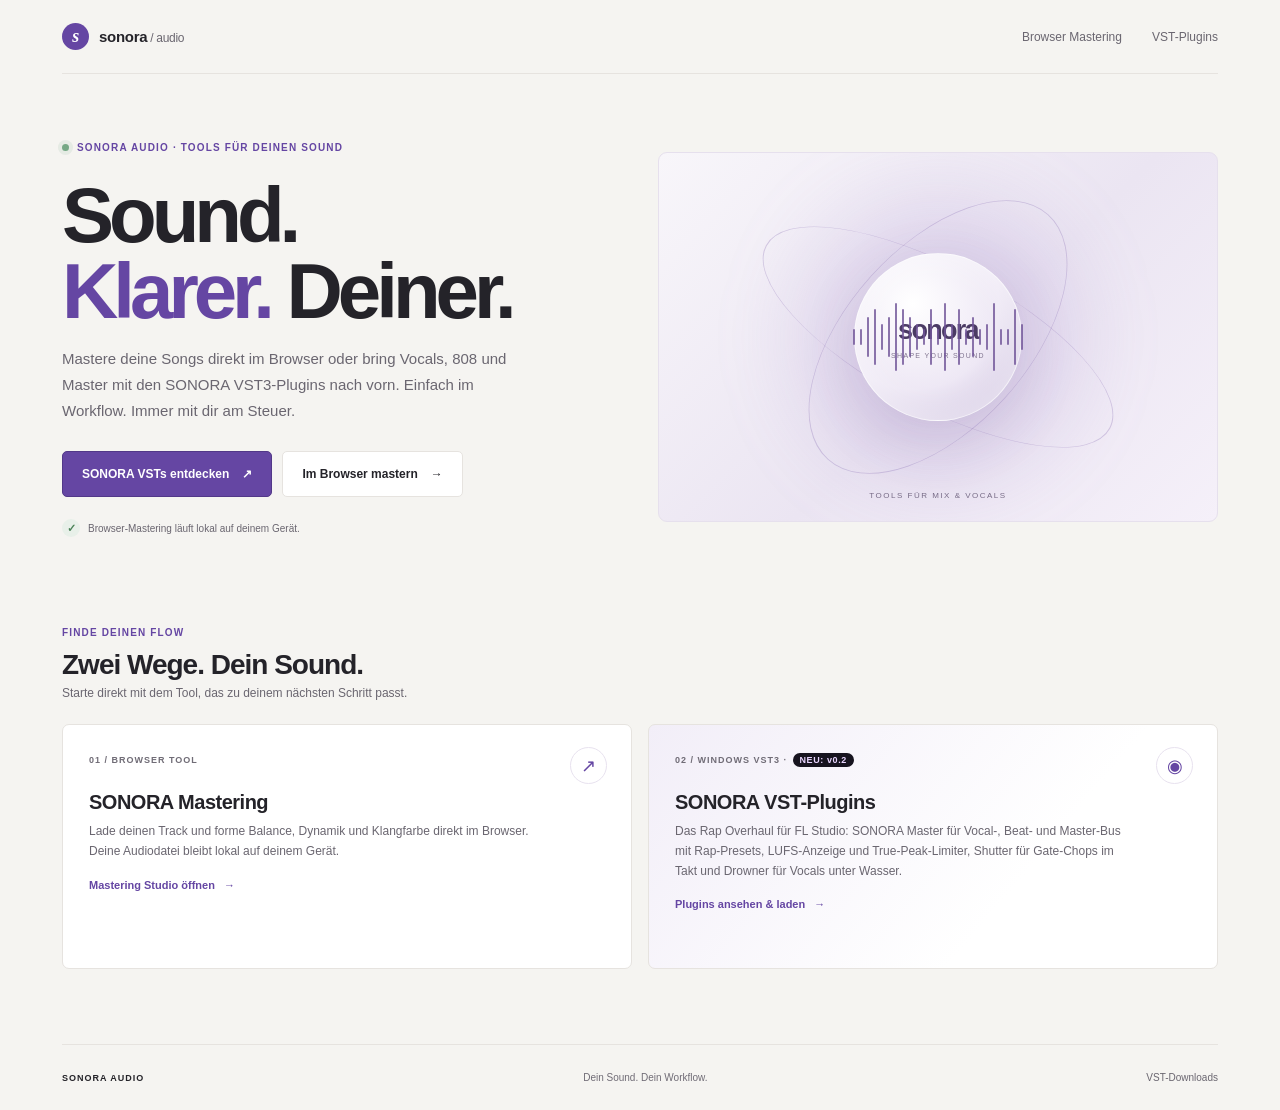
==== commit 9c3b72ba: "Integrate Shutter/Drowner v0.2 engines and update website for v0.2 Co-authored-by: Copilot <22355621" ====
--- a/index.html
+++ b/index.html
@@ -4,7 +4,7 @@
     <meta charset="utf-8">
     <meta name="viewport" content="width=device-width, initial-scale=1">
     <meta name="theme-color" content="#f5f4f1">
-    <meta name="description" content="SONORA Audio: lokales Browser-Mastering und kreative VST3-Effekte für Vocals und Mixe.">
+    <meta name="description" content="SONORA Audio: lokales Browser-Mastering und VST3-Plugins für Rap in FL Studio – SONORA Master, Shutter und Drowner v0.2.">
     <title>SONORA Audio — Sound. Klarer. Deiner.</title>
     <link rel="stylesheet" href="site.css">
   </head>
@@ -26,7 +26,7 @@
           <div class="hero-copy">
             <span class="eyebrow"><i></i> SONORA AUDIO · TOOLS FÜR DEINEN SOUND</span>
             <h1>Sound.<br><span>Klarer.</span> Deiner.</h1>
-            <p>Mastere deine Songs direkt im Browser oder forme deine Vocals mit SONORA VST3-Effekten. Einfach im Workflow. Immer mit dir am Steuer.</p>
+            <p>Mastere deine Songs direkt im Browser oder bring Vocals, 808 und Master mit den SONORA VST3-Plugins nach vorn. Einfach im Workflow. Immer mit dir am Steuer.</p>
             <div class="hero-actions">
               <a class="button button-primary" href="plugins.html">SONORA VSTs entdecken <span aria-hidden="true">↗</span></a>
               <a class="button button-secondary" href="mastering.html">Im Browser mastern <span aria-hidden="true">→</span></a>
@@ -60,10 +60,10 @@
               <a class="text-link" href="mastering.html">Mastering Studio öffnen <span aria-hidden="true">→</span></a>
             </article>
             <article class="tool-card vst-card">
-              <span class="card-index">02 / WINDOWS VST3</span>
+              <span class="card-index">02 / WINDOWS VST3 · <span class="card-badge">NEU: v0.2</span></span>
               <div class="tool-icon" aria-hidden="true">◉</div>
               <h3>SONORA VST-Plugins</h3>
-              <p>Drei native Effekte für deinen DAW-Workflow: Mastering-Kontrolle, rhythmische Shutter-Momente und Vocals, die untertauchen.</p>
+              <p>Das Rap Overhaul für FL Studio: SONORA Master für Vocal-, Beat- und Master-Bus mit Rap-Presets, LUFS-Anzeige und True-Peak-Limiter, Shutter für Gate-Chops im Takt und Drowner für Vocals unter Wasser.</p>
               <a class="text-link" href="plugins.html">Plugins ansehen &amp; laden <span aria-hidden="true">→</span></a>
             </article>
           </div>
--- a/site.css
+++ b/site.css
@@ -3,8 +3,8 @@
   --page: #f5f4f1;
   --paper: #fff;
   --ink: #242329;
-  --muted: #76737b;
-  --quiet: #96929b;
+  --muted: #6a6670;
+  --quiet: #706c76;
   --line: #e6e3df;
   --accent: #6546a3;
   --accent-dark: #523888;
@@ -62,6 +62,7 @@
 .tool-card { position: relative; min-height: 245px; padding: 24px 26px; border: 1px solid var(--line); border-radius: 7px; background: var(--paper); }
 .tool-card.vst-card { background: linear-gradient(130deg, #f2eef8 0%, #fff 65%); }
 .card-index { color: var(--quiet); font-size: 9px; font-weight: 650; letter-spacing: 1px; }
+.card-badge { margin-left: 2px; padding: 2px 7px; border-radius: 999px; background: #17141f; color: #e9d5ff; letter-spacing: .6px; }
 .tool-icon { position: absolute; top: 22px; right: 24px; width: 37px; height: 37px; display: grid; place-items: center; border: 1px solid #e8e2ef; border-radius: 50%; color: var(--accent); font-size: 18px; }
 .tool-card h3 { margin: 24px 0 8px; font-size: 20px; font-weight: 620; letter-spacing: -.5px; }
 .tool-card p { max-width: 450px; margin: 0; color: var(--muted); font-size: 12px; line-height: 1.65; }
@@ -74,61 +75,130 @@
 
 .plugins-hero { position: relative; min-height: 365px; display: grid; grid-template-columns: 1.1fr .9fr; align-items: center; gap: 25px; padding: 50px 0; overflow: hidden; }
 .plugins-hero h1 { margin: 17px 0 12px; font-size: clamp(44px, 5vw, 62px); letter-spacing: -3.8px; }
-.plugins-hero > div:first-child > p { max-width: 450px; font-size: 13px; line-height: 1.7; }
-.plugins-hero .button { margin-top: 20px; }
-.plugins-hero-art { position: relative; height: 270px; display: grid; place-items: center; overflow: hidden; border-radius: 8px; background: radial-gradient(ellipse at center, #ded3ee 0%, #eeeaf4 43%, #f5f4f1 78%); }
-.hero-ring { position: absolute; width: 210px; height: 210px; border: 1px solid #7658a466; border-radius: 50%; transform: scaleX(1.7) rotate(25deg); }
-.ring-b { width: 155px; height: 155px; transform: scaleX(1.35) rotate(-35deg); }
+.plugins-hero > div:first-child > p { max-width: 470px; font-size: 13px; line-height: 1.7; }
+.plugins-hero .hero-actions { margin-top: 22px; }
+.version-badge { display: inline-flex; align-items: center; margin-left: 3px; padding: 3px 8px; border-radius: 999px; background: #17141f; color: #e9d5ff; font-size: 9px; font-weight: 700; letter-spacing: .6px; }
+.plugins-hero-art { position: relative; height: 290px; display: grid; place-items: center; overflow: hidden; border: 1px solid #2c2638; border-radius: 10px; background: radial-gradient(ellipse at 50% 55%, #3a2763 0%, #1b1528 46%, #0f0d14 82%); box-shadow: 0 22px 50px #1a102a2e; }
+.hero-ring { position: absolute; width: 210px; height: 210px; border: 1px solid #a78bfa55; border-radius: 50%; transform: scaleX(1.7) rotate(25deg); }
+.ring-b { width: 155px; height: 155px; border-color: #e879f966; transform: scaleX(1.35) rotate(-35deg); }
 .ring-c { width: 260px; height: 260px; transform: scaleX(.85) rotate(70deg); }
-.hero-art-word { position: relative; color: #46375d; font-size: 26px; font-weight: 700; letter-spacing: 3px; }
-.hero-art-caption { position: absolute; bottom: 23px; color: #786b88; font-size: 8px; letter-spacing: 1.3px; }
-.plugin-list { padding: 0 0 48px; }
+.hero-art-word { position: relative; color: #f1eef8; font-size: 30px; font-weight: 750; letter-spacing: 4px; text-shadow: 0 0 28px #8b5cf6aa; }
+.hero-art-badge { position: absolute; top: 20px; left: 20px; padding: 5px 10px; border: 1px solid #8b5cf6; border-radius: 999px; background: #8b5cf626; color: #ddd6fe; font-size: 9px; font-weight: 700; letter-spacing: 1.2px; }
+.hero-art-caption { position: absolute; bottom: 22px; color: #b3acc6; font-size: 9px; letter-spacing: 1.6px; }
+
+.news-panel { margin: 0 0 6px; padding: 32px; border: 1px solid #2c2638; border-radius: 10px; background: radial-gradient(90% 120% at 0% 0%, #2a1d45 0%, #0f0d14 58%); color: #f1eef8; scroll-margin-top: 15px; }
+.news-heading { max-width: 640px; margin-bottom: 22px; }
+.eyebrow-dark { color: #c4b5fd; }
+.news-heading h2 { margin: 10px 0 6px; font-size: 26px; font-weight: 600; letter-spacing: -.9px; }
+.news-heading p { margin: 0; color: #b3acc6; font-size: 13px; line-height: 1.6; }
+.news-grid { display: grid; grid-template-columns: repeat(3, minmax(0, 1fr)); gap: 10px; margin: 0; padding: 0; list-style: none; }
+.news-grid li { padding: 16px 17px; border: 1px solid #2c2638; border-radius: 8px; background: #17141fcc; }
+.news-grid b { display: flex; align-items: center; gap: 8px; margin-bottom: 6px; font-size: 13px; font-weight: 650; }
+.news-grid b::before { width: 7px; height: 7px; flex: none; border-radius: 50%; background: linear-gradient(135deg, #8b5cf6, #e879f9); content: ""; }
+.news-grid span { display: block; color: #b3acc6; font-size: 12px; line-height: 1.55; }
+
+.plugin-list { padding: 0 0 20px; }
 .plugin-feature { display: grid; grid-template-columns: minmax(0, 1.1fr) minmax(300px, .9fr); align-items: center; gap: 56px; padding: 54px 0; border-top: 1px solid var(--line); scroll-margin-top: 15px; }
+.news-panel + .plugin-list > .plugin-feature:first-child { border-top: 0; }
+.plugin-feature-reverse { grid-template-columns: minmax(300px, .9fr) minmax(0, 1.1fr); }
 .plugin-feature-reverse .plugin-preview { order: 2; }
-.plugin-feature-reverse .preview-window { height: 359px; }
-.plugin-feature-reverse .preview-window iframe { transform: translateX(-50%) scale(.63); }
-.plugin-preview { width: 100%; overflow: hidden; border: 1px solid #ddd8e4; border-radius: 8px; background: #e9e7ed; box-shadow: 0 18px 45px #30243c10; }
-.preview-bar { height: 30px; display: flex; align-items: center; gap: 5px; padding: 0 11px; background: #fff; }
-.preview-bar > span { width: 6px; height: 6px; border-radius: 50%; background: #d7d2dc; }
-.preview-bar > span:first-child { background: #d99091; }.preview-bar > span:nth-child(2) { background: #e5c27e; }.preview-bar > span:nth-child(3) { background: #8bb38e; }
-.preview-bar b { margin-left: auto; margin-right: auto; color: #99949e; font-size: 8px; font-weight: 650; letter-spacing: 1px; transform: translateX(-14px); }
-.preview-window { position: relative; width: 100%; height: 445px; overflow: hidden; background: #f4f2f7; }
-.preview-window iframe { position: absolute; top: 0; left: 50%; width: 736px; height: 570px; border: 0; transform: translateX(-50%) scale(.77); transform-origin: top center; }
-.preview-window.master-preview { height: 630px; }
-.preview-window.master-preview iframe { width: 816px; height: 900px; transform: translateX(-50%) scale(.70); }
-.preview-caption { height: 27px; display: flex; align-items: center; padding: 0 12px; background: #fff; color: var(--quiet); font-size: 8px; letter-spacing: 1px; }
-.plugin-copy { max-width: 440px; }
+.plugin-preview { width: 100%; overflow: hidden; border: 1px solid #2c2638; border-radius: 10px; background: #0d0b12; box-shadow: 0 22px 50px #1a102a2e; }
+.preview-bar { height: 30px; display: flex; align-items: center; gap: 5px; padding: 0 11px; border-bottom: 1px solid #241f2e; background: #17141f; }
+.preview-bar > span { width: 7px; height: 7px; border-radius: 50%; background: #3a3348; }
+.preview-bar > span:first-child { background: #e0787a; }.preview-bar > span:nth-child(2) { background: #e5b75e; }.preview-bar > span:nth-child(3) { background: #6fbf7e; }
+.preview-bar b { margin-left: auto; margin-right: auto; color: #a59fb8; font-size: 9px; font-weight: 650; letter-spacing: 1px; transform: translateX(-16px); }
+/* The preview pages scale the plugin to fit their own viewport (with a fixed 32 px inner margin).
+   The window keeps the plugin's aspect ratio incl. that margin; --s only sets how large the iframe
+   viewport is (window / --s), i.e. how big the inner margin looks. Keep window / --s below the
+   preview's 1.25× zoom cap (Master: 1264 px, Shutter/Drowner: 864 px) so the plugin always fills. */
+.preview-window { --s: .5; position: relative; width: 100%; aspect-ratio: 1024 / 704; overflow: hidden; background: radial-gradient(110% 80% at 50% 0%, #241b38 0%, #0d0b12 62%); }
+.preview-window.fx-preview { --s: .72; aspect-ratio: 704 / 484; }
+.preview-window iframe { position: absolute; top: 0; left: 0; width: calc(100% / var(--s)); height: calc(100% / var(--s)); border: 0; transform: scale(var(--s)); transform-origin: 0 0; }
+.preview-caption { min-height: 30px; display: flex; align-items: center; justify-content: space-between; gap: 12px; padding: 0 12px; border-top: 1px solid #241f2e; background: #17141f; color: #a59fb8; font-size: 9px; letter-spacing: 1px; }
+.preview-caption a { color: #c4b5fd; font-weight: 650; letter-spacing: .4px; text-decoration: none; white-space: nowrap; }
+.preview-caption a:hover { color: #e9d5ff; text-decoration: underline; text-underline-offset: 3px; }
+.plugin-copy { max-width: 450px; }
 .plugin-number { display: flex; align-items: center; gap: 9px; color: var(--accent); font-size: 9px; font-weight: 700; letter-spacing: 1.15px; }
 .plugin-number i { width: 25px; height: 1px; background: #b7a6ce; }
 .plugin-copy h2 { margin: 16px 0 12px; font-size: clamp(34px, 4vw, 47px); font-weight: 580; letter-spacing: -2px; line-height: 1.02; }
-.plugin-copy p { margin: 0 0 12px; color: var(--muted); font-size: 12px; line-height: 1.7; }
+.plugin-copy p { margin: 0 0 12px; color: var(--muted); font-size: 13px; line-height: 1.7; }
 .plugin-copy p.plugin-lead { color: var(--ink); font-size: 15px; font-weight: 550; line-height: 1.5; }
+.plugin-copy p i { color: var(--ink); font-style: normal; font-weight: 600; }
+.preset-chips { display: flex; flex-wrap: wrap; gap: 6px; margin: 16px 0 0; padding: 0; list-style: none; }
+.preset-chips li { padding: 4px 9px; border: 1px solid var(--line); border-radius: 999px; background: var(--paper); color: #55515b; font-size: 10.5px; font-weight: 600; }
+.preset-chips li.new { border-color: #2c2638; background: #17141f; color: #f1eef8; }
 .feature-list { display: grid; gap: 9px; margin: 19px 0 22px; padding: 0; list-style: none; }
-.feature-list li { position: relative; padding-left: 19px; color: #55515b; font-size: 11px; }
+.feature-list li { position: relative; padding-left: 20px; color: #4b4751; font-size: 12px; line-height: 1.5; }
 .feature-list li::before { position: absolute; top: 0; left: 0; color: var(--accent); content: "✓"; font-weight: 700; }
 .download-button { min-height: 45px; font-size: 11px; }
-.download-meta { display: block; margin-top: 9px; color: var(--quiet); font-size: 8px; letter-spacing: 1px; }
-.install-panel { display: grid; grid-template-columns: .9fr 1.1fr; gap: 20px 50px; margin: 0 0 56px; padding: 29px; border: 1px solid #e4ddec; border-radius: 7px; background: #f0ecf5; }
+.download-meta { display: block; margin-top: 9px; color: var(--quiet); font-size: 9px; letter-spacing: 1px; }
+
+.quickstart { padding: 54px 0 46px; border-top: 1px solid var(--line); scroll-margin-top: 15px; }
+.quickstart .section-heading { max-width: 640px; }
+.quickstart .section-heading p { font-size: 13px; line-height: 1.6; }
+.qs-grid { display: grid; grid-template-columns: minmax(0, 1fr) minmax(0, 1.55fr) minmax(0, 1fr); align-items: start; gap: 16px; }
+.qs-card { padding: 24px; border: 1px solid var(--line); border-radius: 9px; background: var(--paper); }
+.qs-card-wide { border-color: #2c2638; background: #0f0d14; color: #f1eef8; }
+.qs-step { color: var(--accent); font-size: 10px; font-weight: 700; letter-spacing: 1.2px; }
+.qs-card-wide .qs-step { color: #c4b5fd; }
+.qs-card h3 { margin: 8px 0 16px; font-size: 19px; font-weight: 620; letter-spacing: -.5px; }
+.qs-list { display: grid; gap: 11px; margin: 0; padding: 0; list-style: none; counter-reset: qs; }
+.qs-list li { position: relative; padding-left: 27px; color: #4b4751; font-size: 12.5px; line-height: 1.6; counter-increment: qs; }
+.qs-list li::before { position: absolute; top: 1px; left: 0; width: 19px; height: 19px; display: grid; place-items: center; border-radius: 50%; background: var(--accent-soft); color: var(--accent); content: counter(qs); font-size: 10px; font-weight: 700; }
+.qs-list b { color: var(--ink); font-weight: 650; }
+.qs-list i { font-style: normal; font-weight: 600; }
+.qs-card-wide .qs-list li { color: #cdc7db; }
+.qs-card-wide .qs-list li::before { background: #2a2140; color: #ddd6fe; }
+.qs-card-wide .qs-list b { color: #fff; }
+.qs-card-wide .qs-list i { color: #f0abfc; }
+.qs-card code { padding: 1px 4px; border-radius: 3px; background: #f0ecf5; color: #3b2d57; font: 11.5px Consolas, "Courier New", monospace; overflow-wrap: anywhere; }
+.qs-downloads { display: flex; flex-wrap: wrap; gap: 6px; margin-top: 18px; }
+.qs-downloads a { display: inline-flex; align-items: center; gap: 7px; min-height: 34px; padding: 0 12px; border: 1px solid #d9d1e6; border-radius: 5px; color: var(--accent); font-size: 11.5px; font-weight: 650; text-decoration: none; }
+.qs-downloads a:hover { border-color: var(--accent); background: var(--accent-soft); }
+.qs-note { margin: 18px 0 0; padding: 12px 13px; border-radius: 6px; background: var(--accent-soft); color: #4b4751; font-size: 11.5px; line-height: 1.6; }
+.routing { margin: 0 0 20px; padding: 16px; border: 1px solid #2c2638; border-radius: 8px; background: radial-gradient(90% 120% at 100% 50%, #2a1d45 0%, #141119 70%); }
+.routing-grid { display: grid; grid-template-columns: minmax(0, 1fr) 18px minmax(0, 1.15fr) 18px minmax(0, .95fr); grid-template-rows: auto 34px auto; align-items: center; }
+.node { min-height: 46px; display: flex; flex-direction: column; align-items: center; justify-content: center; padding: 7px 8px; border: 1px solid #3a3150; border-radius: 7px; background: #1e1a29; color: #f1eef8; font-size: 12px; font-weight: 650; line-height: 1.25; text-align: center; }
+.node small { margin-top: 3px; color: #b3acc6; font-size: 10px; font-weight: 500; }
+.node-src { grid-column: 1; color: #cdc7db; font-weight: 550; }
+.node-bus { grid-column: 3; border-color: #8b5cf6; }
+.node-master { grid-column: 5; grid-row: 1 / 4; align-self: stretch; border-color: #e879f9; background: linear-gradient(160deg, #3a2463 0%, #1e1a29 100%); }
+.node-master small, .node-bus small { color: #ddd6fe; }
+.r1 { grid-row: 1; } .r3 { grid-row: 3; } .c2 { grid-column: 2; } .c4 { grid-column: 4; }
+.wire { position: relative; height: 2px; background: #8b5cf6; }
+.wire::after { position: absolute; top: -4px; right: -1px; border: 5px solid transparent; border-right: 0; border-left: 6px solid #8b5cf6; content: ""; }
+.routing figcaption { margin-top: 12px; color: #b3acc6; font-size: 11px; line-height: 1.5; text-align: center; }
+.sc-link { position: relative; grid-column: 3; grid-row: 2; justify-self: center; width: 2px; height: 100%; background: repeating-linear-gradient(#e879f9 0 4px, transparent 4px 7px); }
+.sc-link::after { position: absolute; bottom: 0; left: -4px; border: 5px solid transparent; border-bottom: 0; border-top: 6px solid #e879f9; content: ""; }
+.sc-link span { position: absolute; top: 50%; right: 9px; color: #f0abfc; font-size: 9.5px; font-weight: 700; letter-spacing: .8px; text-transform: uppercase; transform: translateY(-50%); }
+
+.install-panel { display: grid; grid-template-columns: .9fr 1.1fr; gap: 20px 50px; margin: 0 0 56px; padding: 29px; border: 1px solid #e4ddec; border-radius: 9px; background: #f0ecf5; }
 .install-panel h2 { margin: 10px 0 7px; font-size: 21px; font-weight: 600; letter-spacing: -.6px; }
-.install-panel > div > p { margin: 0; color: var(--muted); font-size: 11px; line-height: 1.6; }
-.install-panel ol { display: grid; gap: 12px; margin: 0; padding: 0; list-style: none; }
-.install-panel li { display: flex; align-items: flex-start; gap: 12px; color: #55515b; font-size: 10px; line-height: 1.6; }
-.install-panel li b { color: var(--accent); font-size: 9px; letter-spacing: .5px; }
-.install-panel code { padding: 1px 3px; border-radius: 2px; background: #fff9; font: 9px Consolas, monospace; overflow-wrap: anywhere; }
+.install-panel > div > p { margin: 0; color: var(--muted); font-size: 12px; line-height: 1.65; }
+.honesty-panel ul { display: grid; gap: 14px; margin: 0; padding: 0; list-style: none; }
+.honesty-panel li { display: grid; gap: 3px; color: #4b4751; font-size: 12px; line-height: 1.6; }
+.honesty-panel li b { color: var(--ink); font-size: 12.5px; font-weight: 650; }
 .install-panel .text-link { grid-column: 2; margin-top: -3px; }
-
+.skip-link { position: absolute; top: -60px; left: 12px; z-index: 10; padding: 10px 14px; border-radius: 5px; background: var(--accent); color: #fff; font-size: 12px; font-weight: 650; text-decoration: none; }
+.skip-link:focus { top: 12px; }
+.visually-hidden { position: absolute !important; width: 1px; height: 1px; overflow: hidden; clip: rect(0 0 0 0); clip-path: inset(50%); white-space: nowrap; }
+a:focus-visible { outline: 2px solid var(--accent); outline-offset: 3px; border-radius: 3px; }
+
+@media (max-width: 1100px) {
+  .qs-grid { grid-template-columns: 1fr; }
+  .qs-card-wide { display: grid; grid-template-columns: minmax(0, 1fr) minmax(0, 1fr); column-gap: 26px; align-items: start; }
+  .qs-card-wide .qs-step, .qs-card-wide h3 { grid-column: 1 / -1; }
+  .qs-card-wide .routing { margin: 0; }
+}
 @media (max-width: 850px) {
   .site-shell { padding: 0 25px; }
   .home-hero { min-height: 460px; grid-template-columns: 1fr .9fr; gap: 20px; }
   .hero-art { min-height: 330px; }
   .plugin-feature, .plugin-feature-reverse { grid-template-columns: 1fr; gap: 25px; }
   .plugin-feature-reverse .plugin-preview { order: 0; }
-  .preview-window { height: 531px; }
-  .preview-window iframe { transform: translateX(-50%) scale(.93); }
-  .plugin-feature-reverse .preview-window { height: 531px; }
-  .plugin-feature-reverse .preview-window iframe { transform: translateX(-50%) scale(.93); }
-  .preview-window.master-preview { height: 810px; }
-  .preview-window.master-preview iframe { transform: translateX(-50%) scale(.90); }
+  .preview-window { --s: .66; }
+  .preview-window.fx-preview { --s: 1; }
+  .news-grid { grid-template-columns: repeat(2, minmax(0, 1fr)); }
 }
 @media (max-width: 680px) {
   .site-shell { padding: 0 18px; }
@@ -151,62 +221,16 @@
   .plugin-feature-reverse .plugin-preview { order: 0; }
   .plugin-copy { max-width: none; }
   .plugin-copy h2 br { display: none; }
-  .preview-window { height: min(72vw, 462px); }
-  .preview-window iframe { transform: translateX(-50%) scale(.81); }
-  .plugin-feature-reverse .preview-window { height: min(72vw, 462px); }
-  .plugin-feature-reverse .preview-window iframe { transform: translateX(-50%) scale(.81); }
-  .preview-window.master-preview { height: min(110vw, 693px); }
-  .preview-window.master-preview iframe { transform: translateX(-50%) scale(.76); }
+  .preview-window { --s: .52; }
+  .preview-window.fx-preview { --s: .75; }
+  .news-panel { padding: 24px 20px; }
+  .news-heading h2 { font-size: 23px; }
+  .quickstart { padding: 38px 0 32px; }
+  .qs-card { padding: 20px; }
+  .qs-card-wide { display: block; }
+  .qs-card-wide .routing { margin: 0 0 18px; }
   .install-panel { grid-template-columns: 1fr; gap: 20px; padding: 22px; }
   .install-panel .text-link { grid-column: 1; margin-top: 0; }
-}
-@media (max-width: 600px) {
-  .preview-window { height: 416px; }
-  .preview-window iframe { transform: translateX(-50%) scale(.73); }
-  .plugin-feature-reverse .preview-window { height: 416px; }
-  .plugin-feature-reverse .preview-window iframe { transform: translateX(-50%) scale(.73); }
-  .preview-window.master-preview { height: 540px; }
-  .preview-window.master-preview iframe { transform: translateX(-50%) scale(.60); }
-}
-@media (max-width: 520px) {
-  .preview-window { height: 342px; }
-  .preview-window iframe { transform: translateX(-50%) scale(.60); }
-  .plugin-feature-reverse .preview-window { height: 342px; }
-  .plugin-feature-reverse .preview-window iframe { transform: translateX(-50%) scale(.60); }
-  .preview-window.master-preview { height: 495px; }
-  .preview-window.master-preview iframe { transform: translateX(-50%) scale(.55); }
-}
-@media (min-width: 851px) and (max-width: 999px) {
-  .preview-window { height: 314px; }
-  .preview-window iframe { transform: translateX(-50%) scale(.55); }
-  .plugin-feature-reverse .preview-window { height: 257px; }
-  .plugin-feature-reverse .preview-window iframe { transform: translateX(-50%) scale(.45); }
-  .preview-window.master-preview { height: 441px; }
-  .preview-window.master-preview iframe { transform: translateX(-50%) scale(.49); }
-}
-@media (min-width: 1000px) and (max-width: 1039px) {
-  .preview-window { height: 314px; }
-  .preview-window iframe { transform: translateX(-50%) scale(.55); }
-  .plugin-feature-reverse .preview-window { height: 257px; }
-  .plugin-feature-reverse .preview-window iframe { transform: translateX(-50%) scale(.45); }
-  .preview-window.master-preview { height: 441px; }
-  .preview-window.master-preview iframe { transform: translateX(-50%) scale(.49); }
-}
-@media (min-width: 1040px) and (max-width: 1150px) {
-  .preview-window { height: 376px; }
-  .preview-window iframe { transform: translateX(-50%) scale(.65); }
-  .plugin-feature-reverse .preview-window { height: 303px; }
-  .plugin-feature-reverse .preview-window iframe { transform: translateX(-50%) scale(.53); }
-  .preview-window.master-preview { height: 522px; }
-  .preview-window.master-preview iframe { transform: translateX(-50%) scale(.58); }
-}
-@media (min-width: 1151px) and (max-width: 1200px) {
-  .preview-window { height: 422px; }
-  .preview-window iframe { transform: translateX(-50%) scale(.74); }
-  .plugin-feature-reverse .preview-window { height: 342px; }
-  .plugin-feature-reverse .preview-window iframe { transform: translateX(-50%) scale(.60); }
-  .preview-window.master-preview { height: 594px; }
-  .preview-window.master-preview iframe { transform: translateX(-50%) scale(.66); }
 }
 @media (max-width: 480px) {
   .site-shell { padding: 0 14px; }
@@ -217,12 +241,14 @@
   .site-nav a { font-size: 9px; }
   .hero-actions { align-items: stretch; flex-direction: column; }
   .hero-actions .button { justify-content: space-between; }
-  .preview-window { height: 263px; }
-  .preview-window iframe { transform: translateX(-50%) scale(.46); }
-  .plugin-feature-reverse .preview-window { height: 263px; }
-  .plugin-feature-reverse .preview-window iframe { transform: translateX(-50%) scale(.46); }
-  .preview-window.master-preview { height: 378px; }
-  .preview-window.master-preview iframe { transform: translateX(-50%) scale(.42); }
+  .preview-window { --s: .4; }
+  .preview-window.fx-preview { --s: .55; }
+  .preview-caption { font-size: 8px; letter-spacing: .6px; }
+  .news-grid { grid-template-columns: 1fr; }
+  .routing { padding: 12px 10px; }
+  .routing-grid { grid-template-columns: minmax(0, 1fr) 12px minmax(0, 1.1fr) 12px minmax(0, .9fr); }
+  .node { padding: 6px 4px; font-size: 11px; }
+  .node small { font-size: 9px; }
   .site-footer { flex-wrap: wrap; justify-content: space-between; padding: 13px 0; }
   .site-footer > span { display: none; }
 }
@@ -230,12 +256,6 @@
   .site-shell { padding: 0 11px; }
   .site-nav { gap: 9px; }
   .site-nav a { font-size: 8px; }
-  .preview-window { height: 228px; }
-  .preview-window iframe { transform: translateX(-50%) scale(.40); }
-  .plugin-feature-reverse .preview-window { height: 228px; }
-  .plugin-feature-reverse .preview-window iframe { transform: translateX(-50%) scale(.40); }
-  .preview-window.master-preview { height: 324px; }
-  .preview-window.master-preview iframe { transform: translateX(-50%) scale(.36); }
   .install-panel code { font-size: 8px; }
 }
 @media (prefers-reduced-motion: reduce) {
